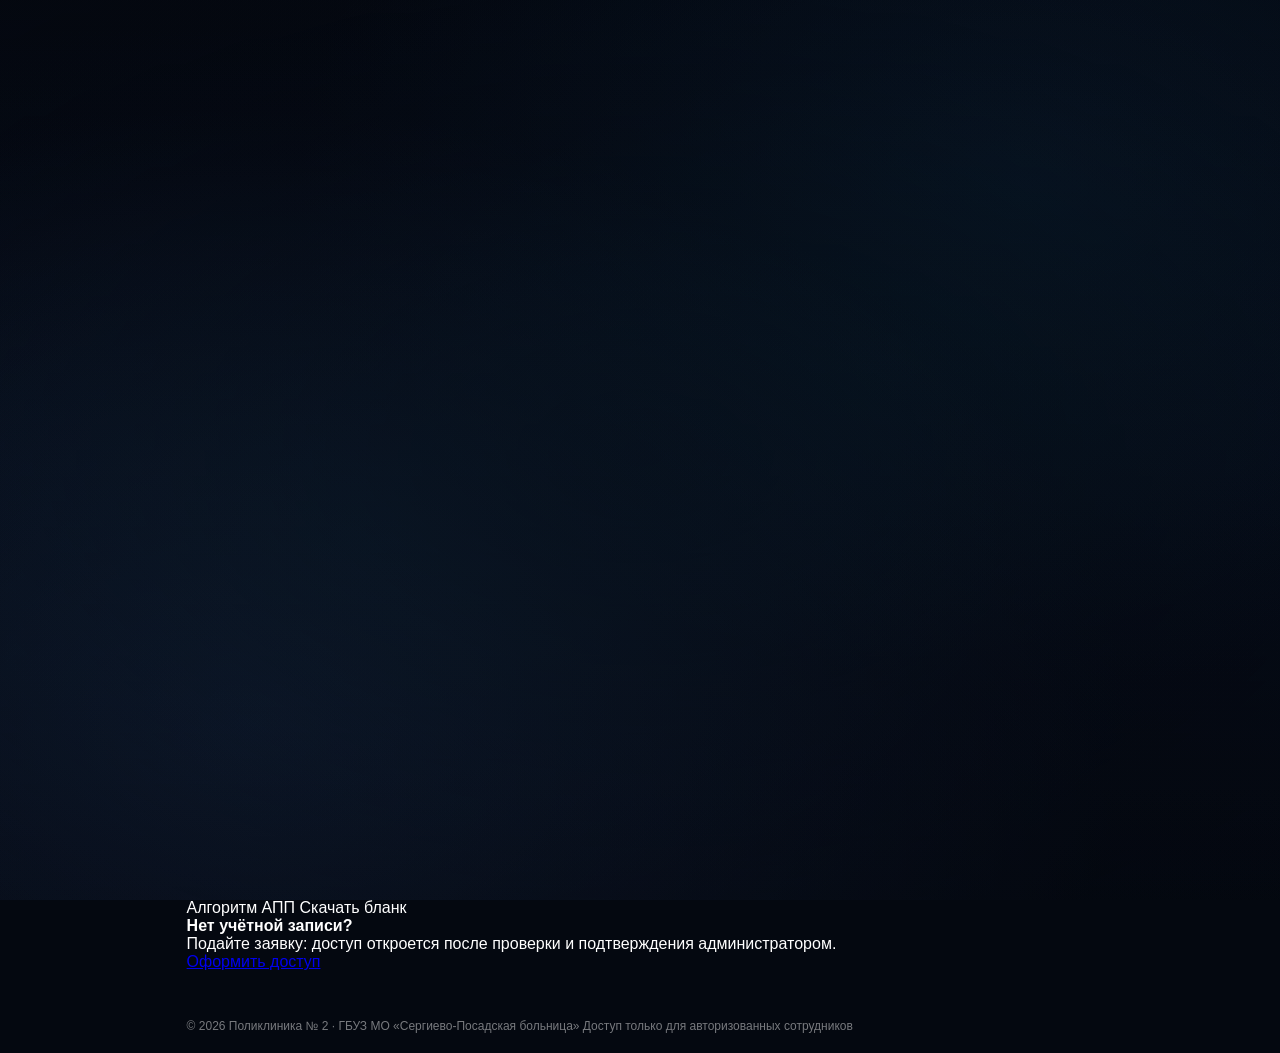
==== index.html @ 65087f35 "Полностью обновить стартовую страницу Поликлиники № 2 Updated the description meta tag and modified " ====
<!DOCTYPE html>
<html lang="ru">
<head>
    <meta charset="UTF-8">
    <meta name="viewport" content="width=device-width, initial-scale=1.0">
    <meta http-equiv="Content-Security-Policy" content="default-src 'self'; script-src 'none'; connect-src 'self'; style-src 'self' https://fonts.googleapis.com; font-src 'self' https://fonts.gstatic.com data:; img-src 'self' data:; media-src 'self'; object-src 'none'; base-uri 'self'; form-action 'self'; frame-ancestors 'none'; upgrade-insecure-requests">
    <meta name="referrer" content="strict-origin-when-cross-origin">
    <meta name="robots" content="noindex,nofollow">
    <title>Поликлиника № 2 — Сергиево-Посадская больница</title>
    <meta name="description" content="Информационные ресурсы Поликлиники № 2 Сергиево-Посадской больницы для сотрудников.">
    <link rel="icon" type="image/svg+xml" href="favicon.svg">
    <link rel="preconnect" href="https://fonts.googleapis.com">
    <link rel="preconnect" href="https://fonts.gstatic.com" crossorigin>
    <link href="https://fonts.googleapis.com/css2?family=Inter:wght@400;500;600;700;800&family=Manrope:wght@400;500;600;700;800&display=swap" rel="stylesheet">
    <link rel="stylesheet" href="assets/landing-original.css">
    <style>
        :root {
            --ink: #eaf5ff;
            --soft: rgba(234, 245, 255, 0.66);
            --line: rgba(190, 226, 255, 0.19);
            --aqua: #54d7ff;
            --blue: #4b81ff;
            --signal: #ff6675;
            --dark: rgba(5, 17, 33, 0.72);
        }

        * { box-sizing: border-box; }
        body {
            display: block;
            min-height: 100vh;
            padding: 0;
            overflow-x: hidden;
            font-family: "Manrope", "Inter", sans-serif;
        }

        .fallback-bg { background: #041121; }
        .video-overlay {
            background:
                radial-gradient(circle at 17% 32%, rgba(24, 91, 142, 0.26), transparent 34%),
                radial-gradient(circle at 86% 70%, rgba(54, 40, 106, 0.28), transparent 38%),
                linear-gradient(105deg, rgba(2, 10, 23, 0.88) 0%, rgba(3, 14, 29, 0.60) 48%, rgba(2, 9, 20, 0.78) 100%);
        }
        .dna-glow, .particles-container { display: none; }

        .premium-page {
            position: relative;
            z-index: 10;
            width: min(1320px, calc(100% - 48px));
            min-height: 100vh;
            margin: 0 auto;
            padding: 26px 0 32px;
        }

        .topbar {
            display: flex;
            align-items: center;
            justify-content: space-between;
            gap: 28px;
            padding: 0 0 22px;
            border-bottom: 1px solid var(--line);
        }

        .brand {
            display: inline-flex;
            align-items: center;
            gap: 13px;
            min-width: 0;
            color: var(--ink);
            text-decoration: none;
        }
        .brand-mark {
            display: grid;
            place-items: center;
            width: 44px;
            height: 44px;
            flex: 0 0 auto;
            border: 1px solid rgba(84, 215, 255, 0.58);
            background: linear-gradient(135deg, rgba(84, 215, 255, 0.26), rgba(75, 129, 255, 0.14));
            color: #ffffff;
            font-size: 0.74rem;
            font-weight: 800;
            letter-spacing: 0.12em;
        }
        .brand-copy { display: grid; gap: 2px; }
        .brand-copy strong { font-size: 0.83rem; letter-spacing: 0.12em; text-transform: uppercase; }
        .brand-copy small { color: var(--soft); font-size: 0.68rem; letter-spacing: 0.05em; }

        .topbar-right { display: flex; align-items: center; gap: 16px; }
        .secure-label { color: rgba(234,245,255,0.52); font-size: 0.67rem; font-weight: 700; letter-spacing: 0.14em; text-transform: uppercase; }
        .login-link {
            display: inline-flex;
            align-items: center;
            justify-content: center;
            min-height: 42px;
            padding: 0 18px;
            border: 1px solid rgba(84, 215, 255, 0.44);
            color: #ffffff;
            font-size: 0.7rem;
            font-weight: 800;
            letter-spacing: 0.13em;
            text-decoration: none;
            text-transform: uppercase;
            transition: background 180ms ease, transform 180ms ease;
        }
        .login-link:hover { background: rgba(84, 215, 255, 0.15); transform: translateY(-2px); }

        .hero {
            display: grid;
            grid-template-columns: minmax(0, 1.35fr) minmax(320px, 0.65fr);
            gap: clamp(28px, 6vw, 96px);
            align-items: center;
            padding: clamp(66px, 11vh, 130px) 0 48px;
        }
        .eyebrow {
            display: flex;
            align-items: center;
            gap: 12px;
            margin: 0 0 20px;
            color: var(--aqua);
            font-size: 0.7rem;
            font-weight: 800;
            letter-spacing: 0.19em;
            text-transform: uppercase;
        }
        .eyebrow::before { content: ""; width: 38px; height: 2px; background: var(--signal); }
        .hero h1 {
            max-width: 850px;
            margin: 0;
            color: #ffffff;
            font-family: "Inter", sans-serif;
            font-size: clamp(3.25rem, 6vw, 6.5rem);
            font-weight: 800;
            letter-spacing: -0.075em;
            line-height: 0.91;
            text-transform: uppercase;
        }
        .hero h1 span { display: block; color: var(--aqua); }
        .hero h1 em {
            display: block;
            margin-top: 14px;
            color: #ffffff;
            font-size: clamp(1.05rem, 2vw, 1.55rem);
            font-style: normal;
            font-weight: 600;
            letter-spacing: 0.17em;
            line-height: 1.35;
        }
        .mission {
            max-width: 710px;
            margin: 34px 0 0;
            padding: 19px 0 19px 24px;
            border-left: 2px solid var(--signal);
            color: rgba(242, 249, 255, 0.86);
            font-size: 1rem;
            line-height: 1.7;
        }
        .mission strong { color: #ffffff; }

        .hero-actions { display: flex; flex-wrap: wrap; gap: 12px; margin-top: 34px; }
        .button-main, .button-ghost {
            display: inline-flex;
            align-items: center;
            justify-content: center;
            min-height: 52px;
            padding: 0 23px;
            font-size: 0.73rem;
            font-weight: 800;
            letter-spacing: 0.13em;
            text-decoration: none;
            text-transform: uppercase;
            transition: transform 180ms ease, background 180ms ease;
        }
        .button-main { background: var(--aqua); color: #06203a; }
        .button-ghost { border: 1px solid var(--line); background: rgba(3, 17, 34, 0.34); color: #ffffff; }
        .button-main:hover, .button-ghost:hover { transform: translateY(-2px); }
        .button-ghost:hover { background: rgba(255,255,255,0.10); }

        .control-card {
            position: relative;
            overflow: hidden;
            padding: 28px;
            border: 1px solid rgba(165, 221, 255, 0.25);
            background: linear-gradient(155deg, rgba(12, 42, 70, 0.87), rgba(4, 16, 32, 0.76));
            box-shadow: 0 24px 70px rgba(0, 0, 0, 0.28);
        }
        .control-card::after {
            content: "";
            position: absolute;
            top: -66px;
            right: -66px;
            width: 160px;
            height: 160px;
            border: 1px solid rgba(84, 215, 255, 0.3);
            border-radius: 50%;
        }
        .control-kicker { position: relative; z-index: 1; margin: 0; color: var(--aqua); font-size: 0.68rem; font-weight: 800; letter-spacing: 0.17em; text-transform: uppercase; }
        .control-card h2 { position: relative; z-index: 1; margin: 14px 0 24px; color: #ffffff; font-size: 1.75rem; letter-spacing: -0.045em; line-height: 1.05; }
        .control-list { position: relative; z-index: 1; display: grid; gap: 0; margin: 0; padding: 0; list-style: none; }
        .control-list a { display: grid; grid-template-columns: 32px 1fr auto; gap: 10px; align-items: center; padding: 16px 0; border-top: 1px solid rgba(218, 239, 255, 0.14); color: #ffffff; font-size: 0.83rem; text-decoration: none; }
        .control-list a:hover { color: var(--aqua); }
        .control-list b { color: var(--aqua); font-size: 0.66rem; letter-spacing: 0.1em; }
        .control-list span:last-child { color: var(--soft); font-size: 1rem; }

        .services { padding: 24px 0 0; }
        .section-head { display: flex; align-items: end; justify-content: space-between; gap: 24px; margin-bottom: 22px; }
        .section-head h2 { margin: 0; color: #ffffff; font-size: clamp(1.55rem, 2.5vw, 2.3rem); letter-spacing: -0.055em; }
        .section-head p { max-width: 390px; margin: 0; color: var(--soft); font-size: 0.84rem; line-height: 1.55; }
        .service-grid { display: grid; grid-template-columns: repeat(12, 1fr); gap: 12px; }
        .service-card {
            position: relative;
            display: flex;
            flex-direction: column;
            min-height: 212px;
            padding: 22px;
            border: 1px solid var(--line);
            background: rgba(5, 20, 38, 0.60);
            color: #ffffff;
            overflow: hidden;
            text-decoration: none;
            transition: transform 180ms ease, border-color 180ms ease, background 180ms ease;
        }
        .service-card:hover { transform: translateY(-4px); border-color: rgba(84, 215, 255, 0.58); background: rgba(7, 30, 53, 0.82); }
        .service-card::before { content: ""; position: absolute; inset: 0 auto 0 0; width: 3px; background: var(--aqua); }
        .service-card:nth-child(2)::before { background: var(--blue); }
        .service-card:nth-child(3)::before { background: var(--signal); }
        .service-card:nth-child(4)::before { background: #ba86ff; }
        .service-card:nth-child(5)::before { background: #f4cf6c; }
        .service-card small { color: var(--aqua); font-size: 0.65rem; font-weight: 800; letter-spacing: 0.16em; text-transform: uppercase; }
        .service-card h3 { margin: auto 0 10px; color: #ffffff; font-size: 1.23rem; letter-spacing: -0.035em; line-height: 1.1; }
        .service-card p { margin: 0; color: var(--soft); font-size: 0.77rem; line-height: 1.55; }
        .service-card .arrow { margin-top: 17px; color: #ffffff; font-size: 1.1rem; }
        .service-card--wide { grid-column: span 4; }
        .service-card--half { grid-column: span 3; }
        .report-card { grid-column: span 4; background: linear-gradient(150deg, rgba(42, 34, 71, 0.76), rgba(8, 23, 43, 0.77)); }
        .report-list { display: grid; gap: 7px; margin-top: 16px; }
        .report-list span { display: flex; align-items: center; justify-content: space-between; padding-top: 8px; border-top: 1px solid rgba(255,255,255,0.13); color: rgba(245,248,255,0.8); font-size: 0.71rem; font-weight: 700; }
        .report-list span::after { content: "↗"; color: #f4cf6c; }

        .bottom-strip { display: flex; align-items: center; justify-content: space-between; gap: 24px; margin-top: 42px; padding: 24px 0 0; border-top: 1px solid var(--line); }
        .bottom-strip p { margin: 0; color: var(--soft); font-size: 0.77rem; line-height: 1.55; }
        .bottom-strip strong { display: block; margin-bottom: 4px; color: #ffffff; font-size: 0.83rem; }
        .footer { display: flex; justify-content: space-between; gap: 18px; padding-top: 30px; color: rgba(226,241,255,0.42); font-size: 0.66rem; letter-spacing: 0.05em; }

        @media (max-width: 920px) {
            .hero { grid-template-columns: 1fr; padding-top: 72px; }
            .control-card { max-width: 660px; }
            .service-card--wide, .report-card { grid-column: span 6; }
            .service-card--half { grid-column: span 4; }
        }
        @media (max-width: 620px) {
            .premium-page { width: min(100% - 28px, 1320px); padding-top: 16px; }
            .secure-label { display: none; }
            .topbar { padding-bottom: 16px; }
            .hero { padding: 58px 0 32px; }
            .hero h1 { font-size: clamp(2.8rem, 15vw, 4.15rem); }
            .hero h1 em { font-size: 0.84rem; }
            .section-head, .bottom-strip, .footer { align-items: flex-start; flex-direction: column; }
            .service-card--wide, .service-card--half, .report-card { grid-column: span 12; min-height: 180px; }
            .footer { padding-top: 24px; }
        }
    </style>
</head>
<body>
    <div class="fallback-bg" aria-hidden="true"></div>
    <video autoplay loop muted playsinline preload="metadata" class="video-bg" aria-hidden="true">
        <source src="assets/media/bg-dna.mp4" type="video/mp4">
    </video>
    <div class="video-overlay" aria-hidden="true"></div>

    <div class="premium-page">
        <header class="topbar">
            <a class="brand" href="index.html" aria-label="Поликлиника № 2 — на главную">
                <span class="brand-mark">П2</span>
                <span class="brand-copy">
                    <strong>Поликлиника № 2</strong>
                    <small>ГБУЗ Московской области «Сергиево-Посадская больница»</small>
                </span>
            </a>
            <div class="topbar-right">
                <span class="secure-label">Служебный контур</span>
                <a class="login-link" href="login.html">Войти</a>
            </div>
        </header>

        <main>
            <section class="hero" aria-labelledby="hero-title">
                <div>
                    <p class="eyebrow">Информационные ресурсы</p>
                    <h1 id="hero-title">Поликлиника <span>№ 2</span><em>Сергиево-Посадская больница</em></h1>
                    <p class="mission"><strong>Развиваем систему здравоохранения Подмосковья</strong> через бережное отношение к здоровью каждого.</p>
                    <div class="hero-actions">
                        <a class="button-main" href="login.html">Открыть рабочий кабинет</a>
                        <a class="button-ghost" href="register.html">Запросить доступ</a>
                    </div>
                </div>

                <aside class="control-card" aria-label="Быстрый доступ">
                    <p class="control-kicker">Быстрый доступ</p>
                    <h2>Рабочие<br>контуры</h2>
                    <ul class="control-list">
                        <li><a href="dashboard.html"><b>01</b><span>Рабочий кабинет</span><span>→</span></a></li>
                        <li><a href="quality.html"><b>02</b><span>ОКК и БМД</span><span>→</span></a></li>
                        <li><a href="training.html"><b>03</b><span>Обучение</span><span>→</span></a></li>
                    </ul>
                </aside>
            </section>

            <section class="services" aria-labelledby="services-title">
                <div class="section-head">
                    <h2 id="services-title">Сервисы для ежедневной работы</h2>
                    <p>Единая точка доступа к документам, маршрутам и служебным действиям Поликлиники № 2.</p>
                </div>
                <div class="service-grid">
                    <a class="service-card service-card--wide" href="dashboard.html">
                        <small>01 · Рабочий кабинет</small>
                        <h3>Планы, журналы<br>и контроль</h3>
                        <p>Персональная рабочая среда сотрудника с доступом по роли.</p>
                        <span class="arrow">↗</span>
                    </a>
                    <a class="service-card service-card--half" href="login.html">
                        <small>02 · Документы</small>
                        <h3>Приказы<br>и регламенты</h3>
                        <p>Актуальные документы и рабочие материалы.</p>
                        <span class="arrow">↗</span>
                    </a>
                    <a class="service-card service-card--half" href="login.html">
                        <small>03 · Коммуникации</small>
                        <h3>Уведомления<br>и обращения</h3>
                        <p>Важные сообщения и рабочая маршрутизация.</p>
                        <span class="arrow">↗</span>
                    </a>
                    <a class="service-card service-card--half" href="quality.html">
                        <small>04 · Качество</small>
                        <h3>ОКК и БМД</h3>
                        <p>Инструменты контроля качества и безопасности деятельности.</p>
                        <span class="arrow">↗</span>
                    </a>
                    <a class="service-card service-card--half" href="training.html">
                        <small>05 · Обучение</small>
                        <h3>Развитие<br>компетенций</h3>
                        <p>Обучающие материалы и доступные программы.</p>
                        <span class="arrow">↗</span>
                    </a>
                    <article class="service-card report-card">
                        <small>06 · Росздравнадзор</small>
                        <h3>Подать сведения</h3>
                        <p>Рабочий маршрут для направления сведений и подготовки документов.</p>
                        <div class="report-list" aria-label="Разделы блока">
                            <span>Алгоритм АПП</span>
                            <span>Скачать бланк</span>
                        </div>
                    </article>
                </div>
            </section>

            <section class="bottom-strip" aria-label="Доступ к порталу">
                <div>
                    <strong>Нет учётной записи?</strong>
                    <p>Подайте заявку: доступ откроется после проверки и подтверждения администратором.</p>
                </div>
                <a class="button-ghost" href="register.html">Оформить доступ</a>
            </section>
        </main>

        <footer class="footer">
            <span>© 2026 Поликлиника № 2 · ГБУЗ МО «Сергиево-Посадская больница»</span>
            <span>Доступ только для авторизованных сотрудников</span>
        </footer>
    </div>
</body>
</html>
---- assets/landing-original.css ----
:root {
    --navy: #040810;
    --cyan: #22d3ee;
    --cyan-muted: rgba(34, 211, 238, 0.72);
    --glass: rgba(255, 255, 255, 0.035);
    --glass-border: rgba(255, 255, 255, 0.09);
    --glass-hover: rgba(255, 255, 255, 0.07);
    --text-primary: #ffffff;
    --text-secondary: rgba(255, 255, 255, 0.68);
    --text-muted: rgba(255, 255, 255, 0.46);
}

* {
    box-sizing: border-box;
    margin: 0;
    padding: 0;
    -webkit-font-smoothing: antialiased;
}

html {
    min-height: 100%;
}

body {
    align-items: center;
    background: var(--navy);
    color: var(--text-primary);
    display: flex;
    font-family: "Inter", sans-serif;
    justify-content: center;
    min-height: 100vh;
    overflow-x: hidden;
    padding: 20px;
}

.fallback-bg {
    background:
        radial-gradient(ellipse at 20% 80%, rgba(26, 42, 74, 0.86) 0%, transparent 60%),
        radial-gradient(ellipse at 80% 20%, rgba(10, 30, 50, 0.92) 0%, transparent 50%),
        linear-gradient(180deg, #040810 0%, #081020 50%, #040810 100%);
    inset: 0;
    position: fixed;
    z-index: 0;
}

.fallback-bg::before {
    animation: meshMove 15s ease-in-out infinite;
    background:
        radial-gradient(ellipse at 30% 60%, rgba(34, 211, 238, 0.07) 0%, transparent 50%),
        radial-gradient(ellipse at 70% 40%, rgba(34, 211, 238, 0.05) 0%, transparent 40%);
    content: "";
    inset: 0;
    position: absolute;
}

@keyframes meshMove {
    0%,
    100% {
        transform: translate(0, 0) scale(1);
    }

    33% {
        transform: translate(5%, -3%) scale(1.05);
    }

    66% {
        transform: translate(-3%, 5%) scale(0.95);
    }
}

.video-bg {
    height: 100%;
    inset: 0;
    object-fit: cover;
    position: fixed;
    width: 100%;
    z-index: 0;
}

.video-overlay {
    background:
        radial-gradient(ellipse 80% 70% at 50% 50%, rgba(4, 8, 16, 0.48) 0%, rgba(4, 8, 16, 0.16) 100%),
        linear-gradient(180deg, rgba(4, 8, 16, 0.34), rgba(4, 8, 16, 0.48));
    inset: 0;
    position: fixed;
    z-index: 1;
}

.dna-glow {
    animation: glowPulse 6s ease-in-out infinite;
    background: radial-gradient(circle, rgba(34, 211, 238, 0.06) 0%, transparent 70%);
    border-radius: 50%;
    height: 500px;
    left: 50%;
    pointer-events: none;
    position: fixed;
    top: 50%;
    transform: translate(-50%, -50%);
    width: 500px;
    z-index: 1;
}

@keyframes glowPulse {
    0%,
    100% {
        opacity: 0.4;
        transform: translate(-50%, -50%) scale(1);
    }

    50% {
        opacity: 1;
        transform: translate(-50%, -50%) scale(1.28);
    }
}

.particles-container {
    inset: 0;
    overflow: hidden;
    pointer-events: none;
    position: fixed;
    z-index: 2;
}

.particle {
    animation: floatUp linear infinite;
    background: radial-gradient(circle, rgba(165, 243, 252, 0.58) 0%, rgba(34, 211, 238, 0) 70%);
    border-radius: 50%;
    bottom: -10px;
    filter: blur(0.5px);
    height: 2px;
    opacity: 0;
    position: absolute;
    width: 2px;
}

.particle:nth-child(1) { left: 6%; animation-delay: 0s; animation-duration: 16s; }
.particle:nth-child(2) { left: 12%; animation-delay: 4s; animation-duration: 19s; }
.particle:nth-child(3) { left: 18%; animation-delay: 9s; animation-duration: 14s; }
.particle:nth-child(4) { left: 24%; animation-delay: 2s; animation-duration: 21s; }
.particle:nth-child(5) { left: 31%; animation-delay: 7s; animation-duration: 18s; }
.particle:nth-child(6) { left: 38%; animation-delay: 12s; animation-duration: 16s; }
.particle:nth-child(7) { left: 44%; animation-delay: 5s; animation-duration: 22s; }
.particle:nth-child(8) { left: 49%; animation-delay: 10s; animation-duration: 15s; }
.particle:nth-child(9) { left: 55%; animation-delay: 3s; animation-duration: 20s; }
.particle:nth-child(10) { left: 61%; animation-delay: 8s; animation-duration: 17s; }
.particle:nth-child(11) { left: 67%; animation-delay: 1s; animation-duration: 23s; }
.particle:nth-child(12) { left: 72%; animation-delay: 11s; animation-duration: 16s; }
.particle:nth-child(13) { left: 77%; animation-delay: 6s; animation-duration: 19s; }
.particle:nth-child(14) { left: 82%; animation-delay: 13s; animation-duration: 14s; }
.particle:nth-child(15) { left: 87%; animation-delay: 2.5s; animation-duration: 20s; }
.particle:nth-child(16) { left: 92%; animation-delay: 9.5s; animation-duration: 18s; }
.particle:nth-child(17) { left: 35%; animation-delay: 14s; animation-duration: 24s; }
.particle:nth-child(18) { left: 69%; animation-delay: 15s; animation-duration: 21s; }

@keyframes floatUp {
    0% {
        opacity: 0;
        transform: translateY(0) translateX(0) scale(1);
    }

    10% {
        opacity: 0.34;
    }

    90% {
        opacity: 0.24;
    }

    100% {
        opacity: 0;
        transform: translateY(-110vh) translateX(30px) scale(0.5);
    }
}

.landing-wrapper {
    animation: contentFadeIn 1.5s ease 0.3s forwards;
    max-width: 720px;
    opacity: 0;
    position: relative;
    text-align: center;
    width: 100%;
    z-index: 10;
}

@keyframes contentFadeIn {
    from {
        opacity: 0;
        transform: translateY(20px);
    }

    to {
        opacity: 1;
        transform: translateY(0);
    }
}

h1 {
    color: #ffffff;
    font-family: "Cormorant Garamond", serif;
    font-size: 48px;
    font-weight: 600;
    letter-spacing: 2px;
    line-height: 1.2;
    margin-bottom: 12px;
    text-shadow: 0 2px 20px rgba(0, 0, 0, 0.3);
    text-transform: uppercase;
}

h1 span {
    color: var(--cyan-muted);
    display: block;
    font-family: "Inter", sans-serif;
    font-size: 16px;
    font-weight: 500;
    letter-spacing: 4px;
    margin-top: 10px;
}

.subtitle {
    animation: contentFadeIn 1.5s ease 0.6s forwards;
    color: var(--text-secondary);
    font-size: 16px;
    line-height: 1.7;
    margin: 0 auto 48px;
    max-width: 560px;
    opacity: 0;
}

.features {
    animation: contentFadeIn 1.5s ease 0.9s forwards;
    display: grid;
    gap: 16px;
    grid-template-columns: repeat(3, 1fr);
    margin-bottom: 48px;
    opacity: 0;
}

.feature {
    background: var(--glass);
    backdrop-filter: blur(12px);
    border: 1px solid var(--glass-border);
    border-radius: 16px;
    cursor: default;
    overflow: hidden;
    padding: 28px 16px;
    position: relative;
    transition: all 0.5s ease;
}

.feature:hover {
    background: var(--glass-hover);
    border-color: rgba(34, 211, 238, 0.3);
    box-shadow: 0 0 40px rgba(34, 211, 238, 0.08);
    transform: translateY(-4px);
}

.feature::before {
    animation: cardPulse 8s ease-in-out infinite;
    background: radial-gradient(circle at 50% 50%, rgba(34, 211, 238, 0.03) 0%, transparent 50%);
    content: "";
    height: 200%;
    left: -50%;
    pointer-events: none;
    position: absolute;
    top: -50%;
    width: 200%;
    z-index: 0;
}

@keyframes cardPulse {
    0%,
    100% {
        opacity: 0.3;
        transform: scale(0.9);
    }

    50% {
        opacity: 0.7;
        transform: scale(1.1);
    }
}

.feature-icon {
    font-size: 32px;
    margin-bottom: 12px;
    position: relative;
    z-index: 1;
}

.feature-title {
    color: var(--text-primary);
    font-size: 13px;
    font-weight: 600;
    margin-bottom: 4px;
    position: relative;
    z-index: 1;
}

.feature-desc {
    color: var(--text-muted);
    font-size: 12px;
    position: relative;
    z-index: 1;
}

.actions {
    animation: contentFadeIn 1.5s ease 1.2s forwards;
    display: flex;
    flex-wrap: wrap;
    gap: 14px;
    justify-content: center;
    opacity: 0;
}

.login-btn,
.secondary-btn {
    backdrop-filter: blur(12px);
    border-radius: 50px;
    color: var(--text-primary);
    display: inline-block;
    font-size: 13px;
    font-weight: 600;
    letter-spacing: 2px;
    min-width: 190px;
    padding: 18px 34px;
    text-decoration: none;
    text-transform: uppercase;
    transition: all 0.3s ease;
}

.login-btn {
    background: rgba(255, 255, 255, 0.06);
    border: 1px solid rgba(34, 211, 238, 0.3);
}

.secondary-btn {
    background: rgba(255, 255, 255, 0.03);
    border: 1px solid rgba(255, 255, 255, 0.12);
}

.login-btn:hover,
.secondary-btn:hover,
.login-btn:focus-visible,
.secondary-btn:focus-visible {
    background: rgba(255, 255, 255, 0.12);
    border-color: rgba(34, 211, 238, 0.6);
    box-shadow: 0 0 30px rgba(34, 211, 238, 0.15);
    outline: none;
    transform: translateY(-2px);
}

.footer {
    animation: contentFadeIn 1.5s ease 1.5s forwards;
    color: var(--text-muted);
    font-size: 12px;
    margin-top: 48px;
    opacity: 0;
}

@media (max-width: 640px) {
    body {
        align-items: flex-start;
        padding: 64px 20px 32px;
    }

    h1 {
        font-size: 32px;
    }

    h1 span {
        font-size: 12px;
        letter-spacing: 2.5px;
    }

    .features {
        grid-template-columns: 1fr;
    }

    .actions {
        flex-direction: column;
    }
}

@media (prefers-reduced-motion: reduce) {
    *,
    *::before,
    *::after {
        animation-duration: 0.01ms !important;
        animation-iteration-count: 1 !important;
        scroll-behavior: auto !important;
    }
}
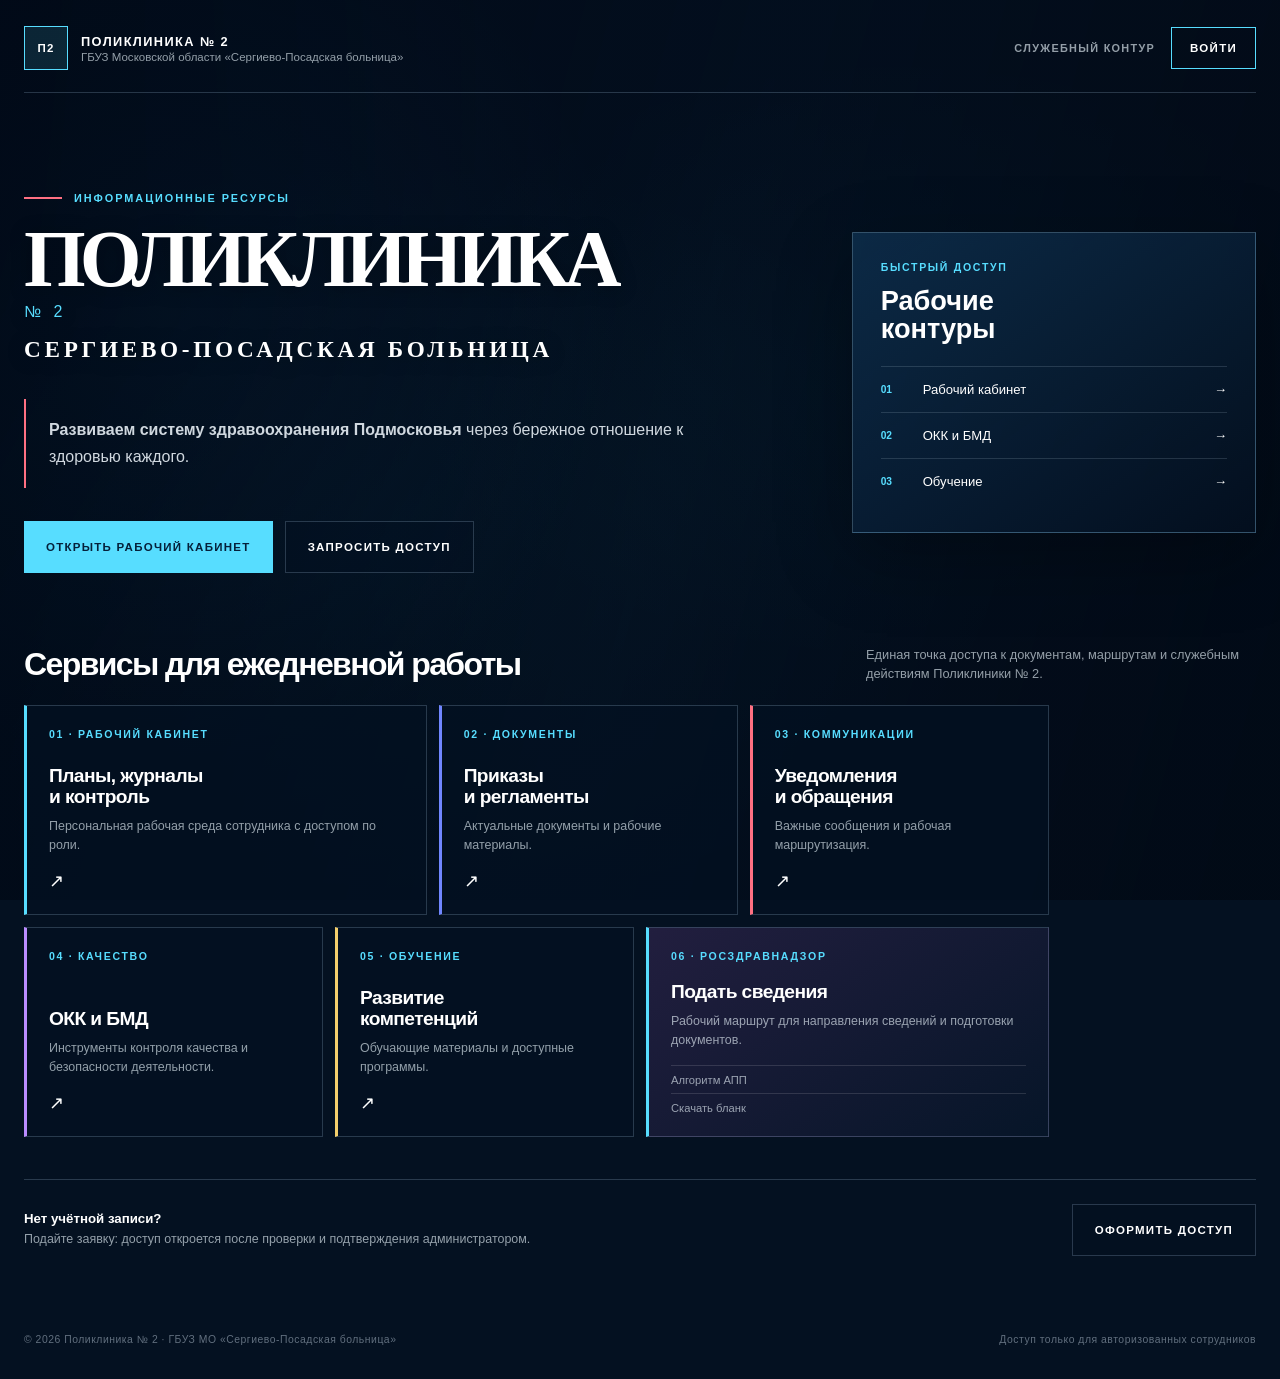
==== commit 20c440ca: "Подключить премиальное оформление главной страницы Added multiple premium stylesheet links for enhan" ====
--- a/index.html
+++ b/index.html
@@ -12,7 +12,7 @@
     <link rel="preconnect" href="https://fonts.googleapis.com">
     <link rel="preconnect" href="https://fonts.gstatic.com" crossorigin>
     <link href="https://fonts.googleapis.com/css2?family=Inter:wght@400;500;600;700;800&family=Manrope:wght@400;500;600;700;800&display=swap" rel="stylesheet">
-    <link rel="stylesheet" href="assets/landing-original.css">
+    <link rel="stylesheet" href="assets/landing-original.css">    <link rel="stylesheet" href="assets/premium-base.css">    <link rel="stylesheet" href="assets/premium-cards.css">    <link rel="stylesheet" href="assets/premium-layout.css">
     <style>
         :root {
             --ink: #eaf5ff;
--- a/assets/premium-base.css
+++ b/assets/premium-base.css
@@ -0,0 +1 @@
+:root{--ink:#edf8ff;--muted:rgba(237,248,255,.62);--line:rgba(190,226,255,.2);--aqua:#57ddff;--blue:#7086ff;--accent:#ff7082;--panel:rgba(4,17,34,.72)}*{box-sizing:border-box}body{display:block;min-height:100vh;margin:0;padding:0;overflow-x:hidden;font-family:Inter,Arial,sans-serif;background:#041121;color:var(--ink)}.fallback-bg{background:#041121}.video-overlay{background:linear-gradient(105deg,rgba(1,9,22,.9),rgba(3,13,28,.56) 52%,rgba(2,9,20,.82)),radial-gradient(circle at 13% 35%,rgba(24,93,147,.28),transparent 36%)}.dna-glow,.particles-container{display:none}.premium-page{position:relative;z-index:10;width:min(1320px,calc(100% - 48px));min-height:100vh;margin:auto;padding:26px 0 34px}.topbar{display:flex;align-items:center;justify-content:space-between;gap:24px;padding-bottom:22px;border-bottom:1px solid var(--line)}.brand{display:flex;align-items:center;gap:13px;color:#fff;text-decoration:none}.brand-mark{display:grid;place-items:center;width:44px;height:44px;border:1px solid var(--aqua);background:rgba(87,221,255,.13);font-size:.72rem;font-weight:800;letter-spacing:.1em}.brand-copy{display:grid;gap:2px}.brand-copy strong{font-size:.8rem;letter-spacing:.11em;text-transform:uppercase}.brand-copy small{color:var(--muted);font-size:.72rem}.topbar-right{display:flex;align-items:center;gap:16px}.secure-label{color:var(--muted);font-size:.68rem;font-weight:700;letter-spacing:.12em;text-transform:uppercase}.login-link{display:inline-flex;align-items:center;justify-content:center;min-height:42px;padding:0 18px;border:1px solid var(--aqua);color:#fff;text-decoration:none;font-size:.72rem;font-weight:800;letter-spacing:.11em;text-transform:uppercase}.hero{display:grid;grid-template-columns:1.3fr .7fr;gap:clamp(28px,6vw,96px);align-items:center;padding:clamp(66px,11vh,130px) 0 48px}.eyebrow{display:flex;gap:12px;align-items:center;margin:0 0 20px;color:var(--aqua);font-size:.68rem;font-weight:800;letter-spacing:.18em;text-transform:uppercase}.eyebrow:before{content:'';width:38px;height:2px;background:var(--accent)}.hero h1{margin:0;color:#fff;font-size:clamp(3.2rem,6.2vw,6.35rem);font-weight:800;letter-spacing:-.075em;line-height:.9;text-transform:uppercase}.hero h1 span{display:block;color:var(--aqua)}.hero h1 em{display:block;margin-top:14px;font-size:clamp(1rem,2vw,1.45rem);font-style:normal;font-weight:600;letter-spacing:.16em;line-height:1.35}.mission{max-width:700px;margin:34px 0 0;padding:18px 0 18px 23px;border-left:2px solid var(--accent);color:rgba(242,249,255,.86);font-size:1rem;line-height:1.65}.hero-actions{display:flex;flex-wrap:wrap;gap:12px;margin-top:33px}.button-main,.button-ghost{display:inline-flex;align-items:center;justify-content:center;min-height:52px;padding:0 22px;text-decoration:none;font-size:.72rem;font-weight:800;letter-spacing:.11em;text-transform:uppercase}.button-main{background:var(--aqua);color:#05203a}.button-ghost{border:1px solid var(--line);color:#fff;background:rgba(3,17,34,.34)}
--- a/assets/premium-cards.css
+++ b/assets/premium-cards.css
@@ -0,0 +1 @@
+.control-card{padding:28px;border:1px solid rgba(165,221,255,.28);background:linear-gradient(145deg,rgba(13,45,75,.88),rgba(4,16,32,.78));box-shadow:0 24px 70px rgba(0,0,0,.28)}.control-kicker,.service-card small{color:var(--aqua);font-size:.66rem;font-weight:800;letter-spacing:.16em;text-transform:uppercase}.control-card h2{margin:14px 0 22px;color:#fff;font-size:1.7rem;line-height:1.05}.control-list{display:grid;margin:0;padding:0;list-style:none}.control-list a{display:grid;grid-template-columns:32px 1fr auto;gap:10px;align-items:center;padding:15px 0;border-top:1px solid rgba(218,239,255,.14);color:#fff;text-decoration:none;font-size:.82rem}.control-list b{color:var(--aqua);font-size:.64rem}.services{padding-top:24px}.section-head{display:flex;align-items:end;justify-content:space-between;gap:24px;margin-bottom:22px}.section-head h2{margin:0;color:#fff;font-size:clamp(1.55rem,2.5vw,2.3rem);letter-spacing:-.05em}.section-head p{max-width:390px;margin:0;color:var(--muted);font-size:.8rem;line-height:1.5}.service-grid{display:grid;grid-template-columns:repeat(12,1fr);gap:12px}.service-card{position:relative;display:flex;flex-direction:column;min-height:210px;padding:22px;border:1px solid var(--line);border-left:3px solid var(--aqua);background:var(--panel);color:#fff;text-decoration:none}.service-card:nth-child(2){border-left-color:var(--blue)}.service-card:nth-child(3){border-left-color:var(--accent)}.service-card:nth-child(4){border-left-color:#bb8cff}.service-card:nth-child(5){border-left-color:#f4cf6c}.service-card h3{margin:auto 0 10px;font-size:1.2rem;letter-spacing:-.03em;line-height:1.1}.service-card p{margin:0;color:var(--muted);font-size:.78rem;line-height:1.5}.service-card .arrow{margin-top:17px;font-size:1.1rem}.service-card--wide,.report-card{grid-column:span 4}.service-card--half{grid-column:span 3}.report-card{background:linear-gradient(145deg,rgba(42,34,71,.8),rgba(8,23,43,.8))}.report-list{display:grid;gap:7px;margin-top:16px}.report-list span{display:flex;justify-content:space-between;padding-top:8px;border-top:1px solid rgba(255,255,255,.13);color:var(--muted);font-size:.7rem}
--- a/assets/premium-layout.css
+++ b/assets/premium-layout.css
@@ -0,0 +1 @@
+.bottom-strip{display:flex;align-items:center;justify-content:space-between;gap:24px;margin-top:42px;padding-top:24px;border-top:1px solid var(--line)}.bottom-strip p{margin:0;color:var(--muted);font-size:.78rem;line-height:1.55}.bottom-strip strong{display:block;margin-bottom:4px;color:#fff;font-size:.83rem}.footer{display:flex;justify-content:space-between;gap:18px;padding-top:30px;color:rgba(226,241,255,.42);font-size:.65rem;letter-spacing:.05em}.login-link:hover,.button-main:hover,.button-ghost:hover,.service-card:hover{transform:translateY(-3px)}.service-card:hover{border-color:var(--aqua);background:rgba(7,30,53,.86)}@media(max-width:920px){.hero{grid-template-columns:1fr;padding-top:72px}.control-card{max-width:660px}.service-card--wide,.report-card{grid-column:span 6}.service-card--half{grid-column:span 4}}@media(max-width:620px){.premium-page{width:min(100% - 28px,1320px);padding-top:16px}.secure-label{display:none}.topbar{padding-bottom:16px}.hero{padding:58px 0 32px}.hero h1{font-size:clamp(2.8rem,15vw,4.15rem)}.hero h1 em{font-size:.84rem}.section-head,.bottom-strip,.footer{align-items:flex-start;flex-direction:column}.service-card--wide,.service-card--half,.report-card{grid-column:span 12;min-height:180px}}
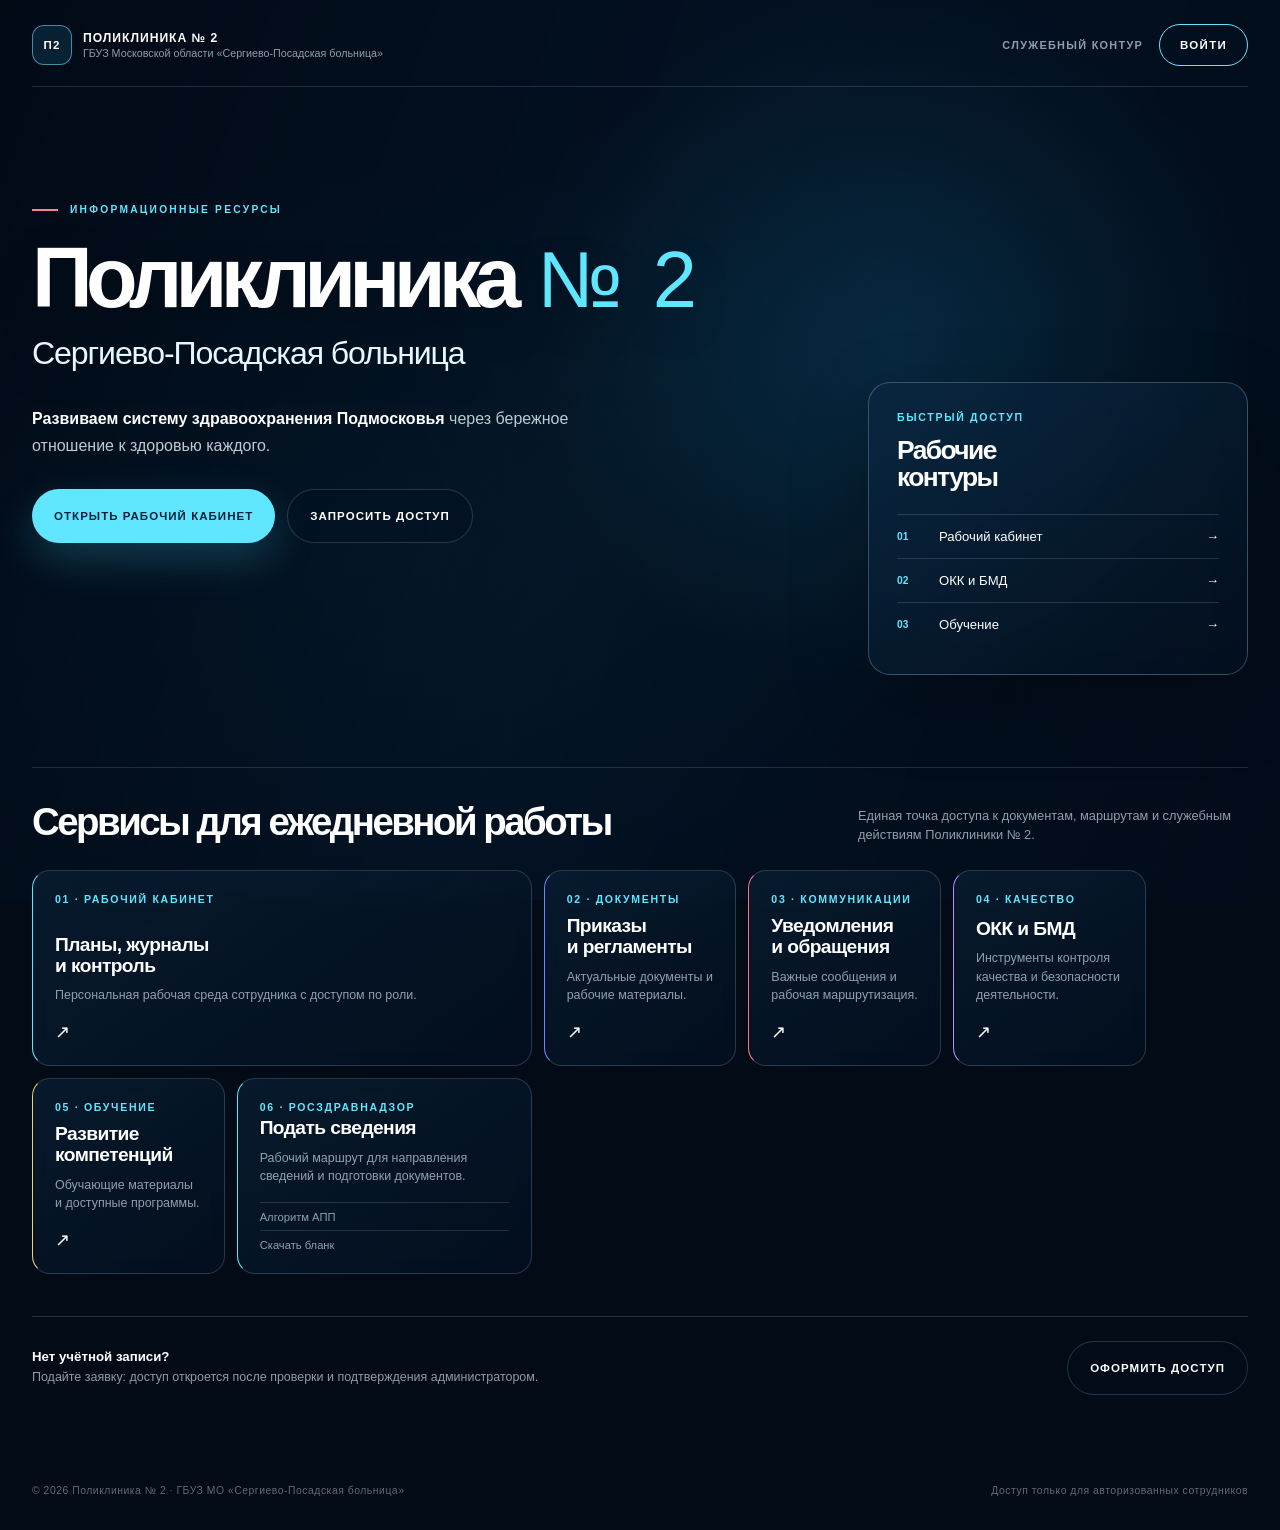
==== commit b55ede64: "Переработать визуальную композицию главной страницы Add a new stylesheet for studio overrides." ====
--- a/index.html
+++ b/index.html
@@ -13,6 +13,7 @@
     <link rel="preconnect" href="https://fonts.gstatic.com" crossorigin>
     <link href="https://fonts.googleapis.com/css2?family=Inter:wght@400;500;600;700;800&family=Manrope:wght@400;500;600;700;800&display=swap" rel="stylesheet">
     <link rel="stylesheet" href="assets/landing-original.css">    <link rel="stylesheet" href="assets/premium-base.css">    <link rel="stylesheet" href="assets/premium-cards.css">    <link rel="stylesheet" href="assets/premium-layout.css">
+    <link rel="stylesheet" href="assets/studio-override.css">
     <style>
         :root {
             --ink: #eaf5ff;
--- a/assets/studio-override.css
+++ b/assets/studio-override.css
@@ -0,0 +1 @@
+:root{--aqua:#61e6ff;--ink:#f4fbff;--muted:rgba(233,246,255,.62);--line:rgba(187,229,255,.18)}body{background:#020b16}.video-overlay{background:radial-gradient(circle at 70% 38%,rgba(20,124,174,.2),transparent 34%),linear-gradient(110deg,rgba(2,9,20,.8),rgba(3,17,34,.43) 48%,rgba(2,10,22,.75))}.premium-page{width:min(1400px,calc(100% - 64px));padding-top:24px}.topbar{padding-bottom:20px;border-color:rgba(180,225,255,.16)}.brand{pointer-events:none;gap:11px}.brand-mark{width:40px;height:40px;border-radius:12px;background:rgba(67,196,255,.12);border-color:rgba(124,225,255,.55)}.brand-copy strong{font-size:.76rem;letter-spacing:.08em}.brand-copy small{font-size:.67rem}.login-link{border-radius:999px;padding:0 20px;background:rgba(5,21,39,.36)}.hero{position:relative;display:block;min-height:680px;padding:clamp(86px,13vh,150px) 0 88px}.hero>div:first-child{max-width:790px}.eyebrow{margin-bottom:24px;font-size:.64rem;letter-spacing:.22em}.eyebrow:before{width:26px;background:#ff8090}.hero h1{max-width:100%;font-family:Manrope,Inter,sans-serif;font-size:clamp(3.1rem,6.6vw,6.85rem);font-weight:700;letter-spacing:-.08em;line-height:.93;text-transform:none;text-shadow:0 16px 44px rgba(0,0,0,.24)}.hero h1 span{display:inline!important;margin-left:.08em;color:var(--aqua);font-size:.94em;white-space:nowrap}.hero h1 em{display:block;margin-top:18px;color:#e5f8ff;font-size:.38em;font-weight:500;letter-spacing:-.035em;line-height:1.08}.mission{max-width:620px;margin-top:36px;padding:0;border:0;color:rgba(239,249,255,.8);font-size:1rem;line-height:1.65}.mission strong{color:#fff}.hero-actions{margin-top:30px}.button-main,.button-ghost{border-radius:999px;min-height:54px;letter-spacing:.09em}.button-main{box-shadow:0 16px 42px rgba(75,215,255,.22)}.control-card{position:absolute;right:0;bottom:92px;width:min(380px,34%);padding:28px;border-radius:22px;border-color:rgba(182,229,255,.27);background:linear-gradient(145deg,rgba(10,38,64,.78),rgba(4,17,33,.56));backdrop-filter:blur(14px);box-shadow:0 26px 80px rgba(0,0,0,.24)}.control-card:after{border-color:rgba(109,225,255,.24)}.control-card h2{font-size:1.65rem;letter-spacing:-.06em}.control-list a{padding:14px 0}.services{position:relative;padding:32px 0 0;border-top:1px solid rgba(205,239,255,.14)}.section-head{margin-bottom:26px}.section-head h2{font-size:clamp(1.7rem,3vw,2.65rem);letter-spacing:-.065em}.service-card{min-height:196px;border-radius:18px;border-left-width:1px;background:linear-gradient(145deg,rgba(9,30,51,.78),rgba(4,17,34,.58));backdrop-filter:blur(8px)}.service-card:before{height:3px;width:100%;inset:0 0 auto}.service-card--wide{grid-column:span 5}.service-card--half{grid-column:span 2}.report-card{grid-column:span 3}.footer{padding-top:42px}@media(max-width:920px){.premium-page{width:min(100% - 34px,1400px)}.hero{min-height:auto}.control-card{position:relative;right:auto;bottom:auto;width:min(100%,620px);margin-top:42px}.service-card--wide,.report-card{grid-column:span 6}.service-card--half{grid-column:span 3}}@media(max-width:620px){.premium-page{width:min(100% - 26px,1400px)}.hero{padding:72px 0 48px}.hero h1{font-size:clamp(2.85rem,15vw,4.3rem)}.hero h1 span{font-size:.72em}.hero h1 em{font-size:.36em;letter-spacing:-.04em}.service-card--wide,.service-card--half,.report-card{grid-column:span 12}}
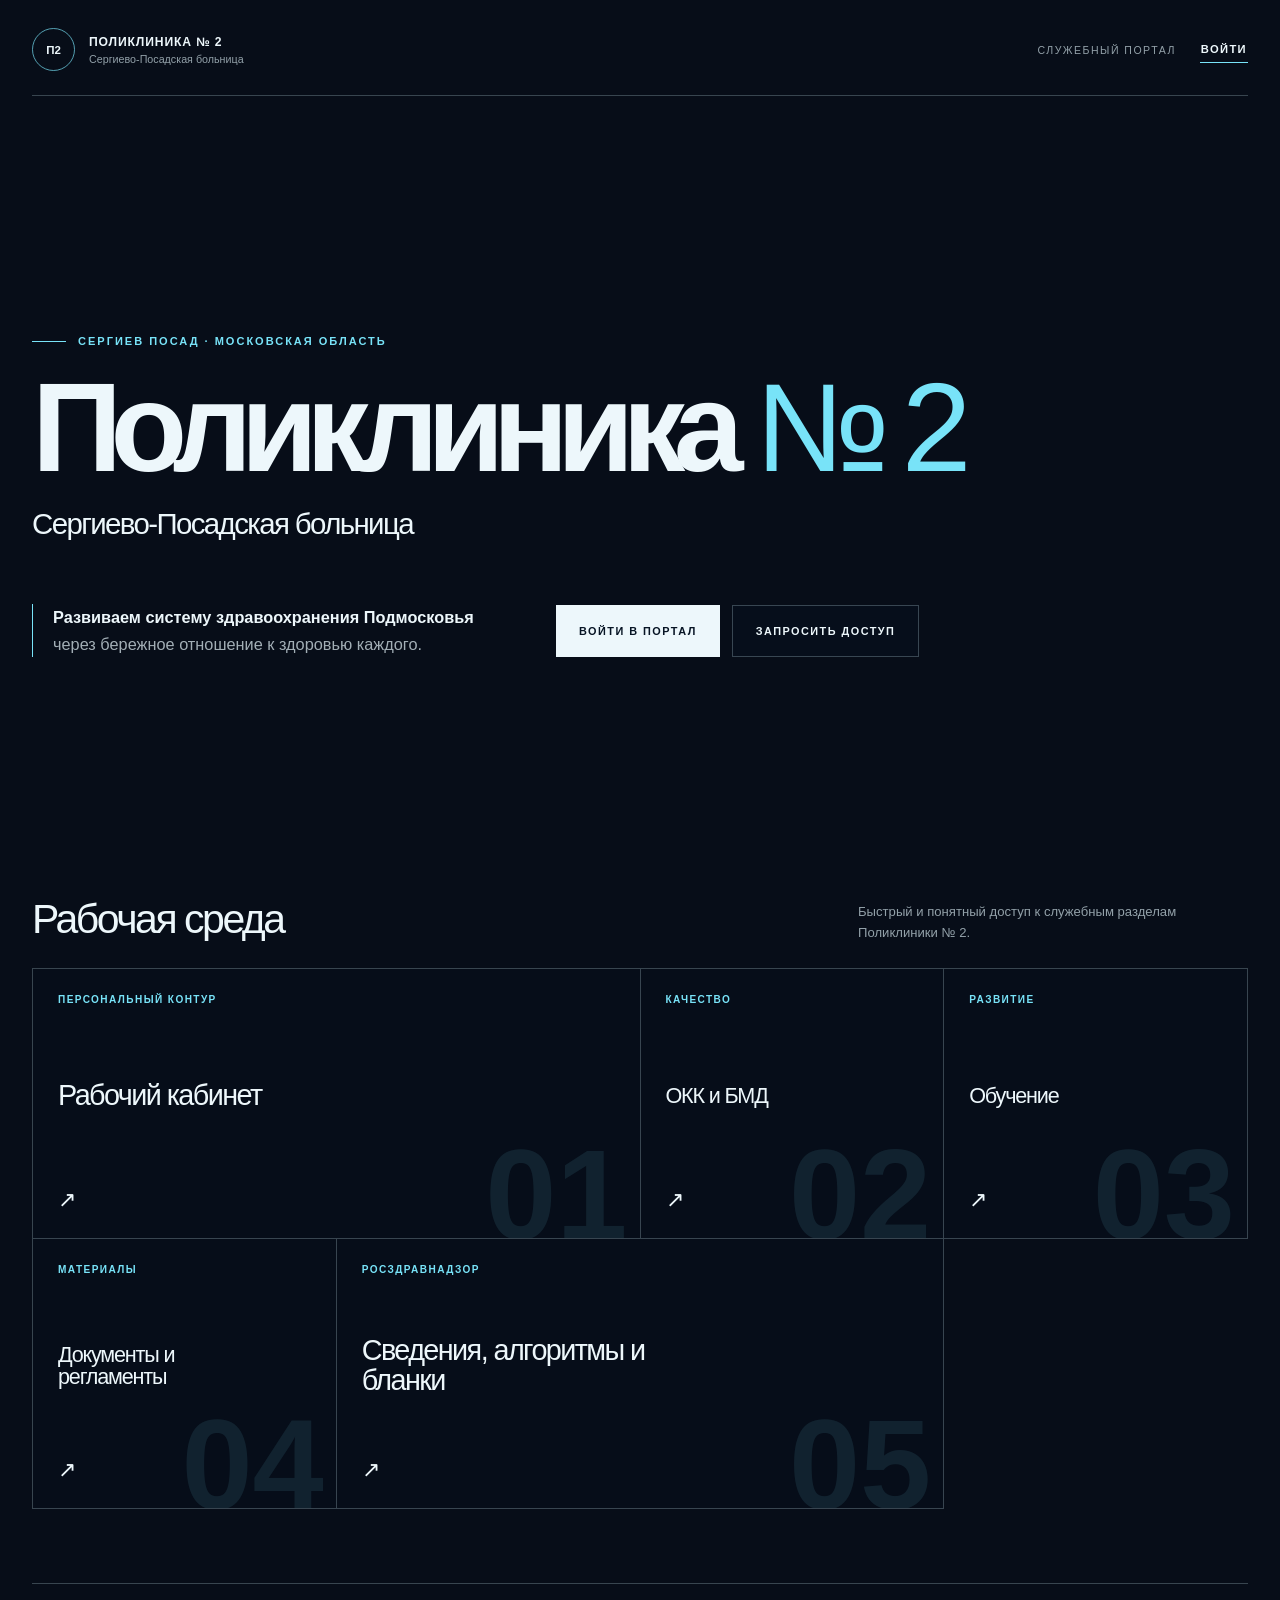
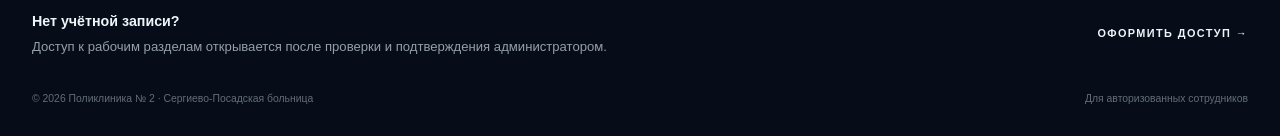
==== commit ff425397: "Полностью обновить главный экран портала Updated HTML structure and styles for the clinic portal." ====
--- a/index.html
+++ b/index.html
@@ -1,372 +1,53 @@
-<!DOCTYPE html>
+<!doctype html>
 <html lang="ru">
 <head>
-    <meta charset="UTF-8">
-    <meta name="viewport" content="width=device-width, initial-scale=1.0">
-    <meta http-equiv="Content-Security-Policy" content="default-src 'self'; script-src 'none'; connect-src 'self'; style-src 'self' https://fonts.googleapis.com; font-src 'self' https://fonts.gstatic.com data:; img-src 'self' data:; media-src 'self'; object-src 'none'; base-uri 'self'; form-action 'self'; frame-ancestors 'none'; upgrade-insecure-requests">
-    <meta name="referrer" content="strict-origin-when-cross-origin">
-    <meta name="robots" content="noindex,nofollow">
-    <title>Поликлиника № 2 — Сергиево-Посадская больница</title>
-    <meta name="description" content="Информационные ресурсы Поликлиники № 2 Сергиево-Посадской больницы для сотрудников.">
-    <link rel="icon" type="image/svg+xml" href="favicon.svg">
-    <link rel="preconnect" href="https://fonts.googleapis.com">
-    <link rel="preconnect" href="https://fonts.gstatic.com" crossorigin>
-    <link href="https://fonts.googleapis.com/css2?family=Inter:wght@400;500;600;700;800&family=Manrope:wght@400;500;600;700;800&display=swap" rel="stylesheet">
-    <link rel="stylesheet" href="assets/landing-original.css">    <link rel="stylesheet" href="assets/premium-base.css">    <link rel="stylesheet" href="assets/premium-cards.css">    <link rel="stylesheet" href="assets/premium-layout.css">
-    <link rel="stylesheet" href="assets/studio-override.css">
-    <style>
-        :root {
-            --ink: #eaf5ff;
-            --soft: rgba(234, 245, 255, 0.66);
-            --line: rgba(190, 226, 255, 0.19);
-            --aqua: #54d7ff;
-            --blue: #4b81ff;
-            --signal: #ff6675;
-            --dark: rgba(5, 17, 33, 0.72);
-        }
-
-        * { box-sizing: border-box; }
-        body {
-            display: block;
-            min-height: 100vh;
-            padding: 0;
-            overflow-x: hidden;
-            font-family: "Manrope", "Inter", sans-serif;
-        }
-
-        .fallback-bg { background: #041121; }
-        .video-overlay {
-            background:
-                radial-gradient(circle at 17% 32%, rgba(24, 91, 142, 0.26), transparent 34%),
-                radial-gradient(circle at 86% 70%, rgba(54, 40, 106, 0.28), transparent 38%),
-                linear-gradient(105deg, rgba(2, 10, 23, 0.88) 0%, rgba(3, 14, 29, 0.60) 48%, rgba(2, 9, 20, 0.78) 100%);
-        }
-        .dna-glow, .particles-container { display: none; }
-
-        .premium-page {
-            position: relative;
-            z-index: 10;
-            width: min(1320px, calc(100% - 48px));
-            min-height: 100vh;
-            margin: 0 auto;
-            padding: 26px 0 32px;
-        }
-
-        .topbar {
-            display: flex;
-            align-items: center;
-            justify-content: space-between;
-            gap: 28px;
-            padding: 0 0 22px;
-            border-bottom: 1px solid var(--line);
-        }
-
-        .brand {
-            display: inline-flex;
-            align-items: center;
-            gap: 13px;
-            min-width: 0;
-            color: var(--ink);
-            text-decoration: none;
-        }
-        .brand-mark {
-            display: grid;
-            place-items: center;
-            width: 44px;
-            height: 44px;
-            flex: 0 0 auto;
-            border: 1px solid rgba(84, 215, 255, 0.58);
-            background: linear-gradient(135deg, rgba(84, 215, 255, 0.26), rgba(75, 129, 255, 0.14));
-            color: #ffffff;
-            font-size: 0.74rem;
-            font-weight: 800;
-            letter-spacing: 0.12em;
-        }
-        .brand-copy { display: grid; gap: 2px; }
-        .brand-copy strong { font-size: 0.83rem; letter-spacing: 0.12em; text-transform: uppercase; }
-        .brand-copy small { color: var(--soft); font-size: 0.68rem; letter-spacing: 0.05em; }
-
-        .topbar-right { display: flex; align-items: center; gap: 16px; }
-        .secure-label { color: rgba(234,245,255,0.52); font-size: 0.67rem; font-weight: 700; letter-spacing: 0.14em; text-transform: uppercase; }
-        .login-link {
-            display: inline-flex;
-            align-items: center;
-            justify-content: center;
-            min-height: 42px;
-            padding: 0 18px;
-            border: 1px solid rgba(84, 215, 255, 0.44);
-            color: #ffffff;
-            font-size: 0.7rem;
-            font-weight: 800;
-            letter-spacing: 0.13em;
-            text-decoration: none;
-            text-transform: uppercase;
-            transition: background 180ms ease, transform 180ms ease;
-        }
-        .login-link:hover { background: rgba(84, 215, 255, 0.15); transform: translateY(-2px); }
-
-        .hero {
-            display: grid;
-            grid-template-columns: minmax(0, 1.35fr) minmax(320px, 0.65fr);
-            gap: clamp(28px, 6vw, 96px);
-            align-items: center;
-            padding: clamp(66px, 11vh, 130px) 0 48px;
-        }
-        .eyebrow {
-            display: flex;
-            align-items: center;
-            gap: 12px;
-            margin: 0 0 20px;
-            color: var(--aqua);
-            font-size: 0.7rem;
-            font-weight: 800;
-            letter-spacing: 0.19em;
-            text-transform: uppercase;
-        }
-        .eyebrow::before { content: ""; width: 38px; height: 2px; background: var(--signal); }
-        .hero h1 {
-            max-width: 850px;
-            margin: 0;
-            color: #ffffff;
-            font-family: "Inter", sans-serif;
-            font-size: clamp(3.25rem, 6vw, 6.5rem);
-            font-weight: 800;
-            letter-spacing: -0.075em;
-            line-height: 0.91;
-            text-transform: uppercase;
-        }
-        .hero h1 span { display: block; color: var(--aqua); }
-        .hero h1 em {
-            display: block;
-            margin-top: 14px;
-            color: #ffffff;
-            font-size: clamp(1.05rem, 2vw, 1.55rem);
-            font-style: normal;
-            font-weight: 600;
-            letter-spacing: 0.17em;
-            line-height: 1.35;
-        }
-        .mission {
-            max-width: 710px;
-            margin: 34px 0 0;
-            padding: 19px 0 19px 24px;
-            border-left: 2px solid var(--signal);
-            color: rgba(242, 249, 255, 0.86);
-            font-size: 1rem;
-            line-height: 1.7;
-        }
-        .mission strong { color: #ffffff; }
-
-        .hero-actions { display: flex; flex-wrap: wrap; gap: 12px; margin-top: 34px; }
-        .button-main, .button-ghost {
-            display: inline-flex;
-            align-items: center;
-            justify-content: center;
-            min-height: 52px;
-            padding: 0 23px;
-            font-size: 0.73rem;
-            font-weight: 800;
-            letter-spacing: 0.13em;
-            text-decoration: none;
-            text-transform: uppercase;
-            transition: transform 180ms ease, background 180ms ease;
-        }
-        .button-main { background: var(--aqua); color: #06203a; }
-        .button-ghost { border: 1px solid var(--line); background: rgba(3, 17, 34, 0.34); color: #ffffff; }
-        .button-main:hover, .button-ghost:hover { transform: translateY(-2px); }
-        .button-ghost:hover { background: rgba(255,255,255,0.10); }
-
-        .control-card {
-            position: relative;
-            overflow: hidden;
-            padding: 28px;
-            border: 1px solid rgba(165, 221, 255, 0.25);
-            background: linear-gradient(155deg, rgba(12, 42, 70, 0.87), rgba(4, 16, 32, 0.76));
-            box-shadow: 0 24px 70px rgba(0, 0, 0, 0.28);
-        }
-        .control-card::after {
-            content: "";
-            position: absolute;
-            top: -66px;
-            right: -66px;
-            width: 160px;
-            height: 160px;
-            border: 1px solid rgba(84, 215, 255, 0.3);
-            border-radius: 50%;
-        }
-        .control-kicker { position: relative; z-index: 1; margin: 0; color: var(--aqua); font-size: 0.68rem; font-weight: 800; letter-spacing: 0.17em; text-transform: uppercase; }
-        .control-card h2 { position: relative; z-index: 1; margin: 14px 0 24px; color: #ffffff; font-size: 1.75rem; letter-spacing: -0.045em; line-height: 1.05; }
-        .control-list { position: relative; z-index: 1; display: grid; gap: 0; margin: 0; padding: 0; list-style: none; }
-        .control-list a { display: grid; grid-template-columns: 32px 1fr auto; gap: 10px; align-items: center; padding: 16px 0; border-top: 1px solid rgba(218, 239, 255, 0.14); color: #ffffff; font-size: 0.83rem; text-decoration: none; }
-        .control-list a:hover { color: var(--aqua); }
-        .control-list b { color: var(--aqua); font-size: 0.66rem; letter-spacing: 0.1em; }
-        .control-list span:last-child { color: var(--soft); font-size: 1rem; }
-
-        .services { padding: 24px 0 0; }
-        .section-head { display: flex; align-items: end; justify-content: space-between; gap: 24px; margin-bottom: 22px; }
-        .section-head h2 { margin: 0; color: #ffffff; font-size: clamp(1.55rem, 2.5vw, 2.3rem); letter-spacing: -0.055em; }
-        .section-head p { max-width: 390px; margin: 0; color: var(--soft); font-size: 0.84rem; line-height: 1.55; }
-        .service-grid { display: grid; grid-template-columns: repeat(12, 1fr); gap: 12px; }
-        .service-card {
-            position: relative;
-            display: flex;
-            flex-direction: column;
-            min-height: 212px;
-            padding: 22px;
-            border: 1px solid var(--line);
-            background: rgba(5, 20, 38, 0.60);
-            color: #ffffff;
-            overflow: hidden;
-            text-decoration: none;
-            transition: transform 180ms ease, border-color 180ms ease, background 180ms ease;
-        }
-        .service-card:hover { transform: translateY(-4px); border-color: rgba(84, 215, 255, 0.58); background: rgba(7, 30, 53, 0.82); }
-        .service-card::before { content: ""; position: absolute; inset: 0 auto 0 0; width: 3px; background: var(--aqua); }
-        .service-card:nth-child(2)::before { background: var(--blue); }
-        .service-card:nth-child(3)::before { background: var(--signal); }
-        .service-card:nth-child(4)::before { background: #ba86ff; }
-        .service-card:nth-child(5)::before { background: #f4cf6c; }
-        .service-card small { color: var(--aqua); font-size: 0.65rem; font-weight: 800; letter-spacing: 0.16em; text-transform: uppercase; }
-        .service-card h3 { margin: auto 0 10px; color: #ffffff; font-size: 1.23rem; letter-spacing: -0.035em; line-height: 1.1; }
-        .service-card p { margin: 0; color: var(--soft); font-size: 0.77rem; line-height: 1.55; }
-        .service-card .arrow { margin-top: 17px; color: #ffffff; font-size: 1.1rem; }
-        .service-card--wide { grid-column: span 4; }
-        .service-card--half { grid-column: span 3; }
-        .report-card { grid-column: span 4; background: linear-gradient(150deg, rgba(42, 34, 71, 0.76), rgba(8, 23, 43, 0.77)); }
-        .report-list { display: grid; gap: 7px; margin-top: 16px; }
-        .report-list span { display: flex; align-items: center; justify-content: space-between; padding-top: 8px; border-top: 1px solid rgba(255,255,255,0.13); color: rgba(245,248,255,0.8); font-size: 0.71rem; font-weight: 700; }
-        .report-list span::after { content: "↗"; color: #f4cf6c; }
-
-        .bottom-strip { display: flex; align-items: center; justify-content: space-between; gap: 24px; margin-top: 42px; padding: 24px 0 0; border-top: 1px solid var(--line); }
-        .bottom-strip p { margin: 0; color: var(--soft); font-size: 0.77rem; line-height: 1.55; }
-        .bottom-strip strong { display: block; margin-bottom: 4px; color: #ffffff; font-size: 0.83rem; }
-        .footer { display: flex; justify-content: space-between; gap: 18px; padding-top: 30px; color: rgba(226,241,255,0.42); font-size: 0.66rem; letter-spacing: 0.05em; }
-
-        @media (max-width: 920px) {
-            .hero { grid-template-columns: 1fr; padding-top: 72px; }
-            .control-card { max-width: 660px; }
-            .service-card--wide, .report-card { grid-column: span 6; }
-            .service-card--half { grid-column: span 4; }
-        }
-        @media (max-width: 620px) {
-            .premium-page { width: min(100% - 28px, 1320px); padding-top: 16px; }
-            .secure-label { display: none; }
-            .topbar { padding-bottom: 16px; }
-            .hero { padding: 58px 0 32px; }
-            .hero h1 { font-size: clamp(2.8rem, 15vw, 4.15rem); }
-            .hero h1 em { font-size: 0.84rem; }
-            .section-head, .bottom-strip, .footer { align-items: flex-start; flex-direction: column; }
-            .service-card--wide, .service-card--half, .report-card { grid-column: span 12; min-height: 180px; }
-            .footer { padding-top: 24px; }
-        }
-    </style>
+  <meta charset="utf-8">
+  <meta name="viewport" content="width=device-width,initial-scale=1">
+  <meta http-equiv="Content-Security-Policy" content="default-src 'self'; script-src 'none'; connect-src 'self'; style-src 'self' https://fonts.googleapis.com; font-src 'self' https://fonts.gstatic.com data:; img-src 'self' data:; media-src 'self'; object-src 'none'; base-uri 'self'; form-action 'self'; frame-ancestors 'none'; upgrade-insecure-requests">
+  <meta name="referrer" content="strict-origin-when-cross-origin">
+  <meta name="robots" content="noindex,nofollow">
+  <title>Поликлиника № 2 — Сергиево-Посадская больница</title>
+  <meta name="description" content="Служебный портал Поликлиники № 2 Сергиево-Посадской больницы.">
+  <link rel="icon" type="image/svg+xml" href="favicon.svg">
+  <link rel="preconnect" href="https://fonts.googleapis.com">
+  <link rel="preconnect" href="https://fonts.gstatic.com" crossorigin>
+  <link href="https://fonts.googleapis.com/css2?family=Inter:wght@400;500;600;700;800&display=swap" rel="stylesheet">
+  <link rel="stylesheet" href="assets/portal-2026.css">
 </head>
 <body>
-    <div class="fallback-bg" aria-hidden="true"></div>
-    <video autoplay loop muted playsinline preload="metadata" class="video-bg" aria-hidden="true">
-        <source src="assets/media/bg-dna.mp4" type="video/mp4">
-    </video>
-    <div class="video-overlay" aria-hidden="true"></div>
-
-    <div class="premium-page">
-        <header class="topbar">
-            <a class="brand" href="index.html" aria-label="Поликлиника № 2 — на главную">
-                <span class="brand-mark">П2</span>
-                <span class="brand-copy">
-                    <strong>Поликлиника № 2</strong>
-                    <small>ГБУЗ Московской области «Сергиево-Посадская больница»</small>
-                </span>
-            </a>
-            <div class="topbar-right">
-                <span class="secure-label">Служебный контур</span>
-                <a class="login-link" href="login.html">Войти</a>
-            </div>
-        </header>
-
-        <main>
-            <section class="hero" aria-labelledby="hero-title">
-                <div>
-                    <p class="eyebrow">Информационные ресурсы</p>
-                    <h1 id="hero-title">Поликлиника <span>№ 2</span><em>Сергиево-Посадская больница</em></h1>
-                    <p class="mission"><strong>Развиваем систему здравоохранения Подмосковья</strong> через бережное отношение к здоровью каждого.</p>
-                    <div class="hero-actions">
-                        <a class="button-main" href="login.html">Открыть рабочий кабинет</a>
-                        <a class="button-ghost" href="register.html">Запросить доступ</a>
-                    </div>
-                </div>
-
-                <aside class="control-card" aria-label="Быстрый доступ">
-                    <p class="control-kicker">Быстрый доступ</p>
-                    <h2>Рабочие<br>контуры</h2>
-                    <ul class="control-list">
-                        <li><a href="dashboard.html"><b>01</b><span>Рабочий кабинет</span><span>→</span></a></li>
-                        <li><a href="quality.html"><b>02</b><span>ОКК и БМД</span><span>→</span></a></li>
-                        <li><a href="training.html"><b>03</b><span>Обучение</span><span>→</span></a></li>
-                    </ul>
-                </aside>
-            </section>
-
-            <section class="services" aria-labelledby="services-title">
-                <div class="section-head">
-                    <h2 id="services-title">Сервисы для ежедневной работы</h2>
-                    <p>Единая точка доступа к документам, маршрутам и служебным действиям Поликлиники № 2.</p>
-                </div>
-                <div class="service-grid">
-                    <a class="service-card service-card--wide" href="dashboard.html">
-                        <small>01 · Рабочий кабинет</small>
-                        <h3>Планы, журналы<br>и контроль</h3>
-                        <p>Персональная рабочая среда сотрудника с доступом по роли.</p>
-                        <span class="arrow">↗</span>
-                    </a>
-                    <a class="service-card service-card--half" href="login.html">
-                        <small>02 · Документы</small>
-                        <h3>Приказы<br>и регламенты</h3>
-                        <p>Актуальные документы и рабочие материалы.</p>
-                        <span class="arrow">↗</span>
-                    </a>
-                    <a class="service-card service-card--half" href="login.html">
-                        <small>03 · Коммуникации</small>
-                        <h3>Уведомления<br>и обращения</h3>
-                        <p>Важные сообщения и рабочая маршрутизация.</p>
-                        <span class="arrow">↗</span>
-                    </a>
-                    <a class="service-card service-card--half" href="quality.html">
-                        <small>04 · Качество</small>
-                        <h3>ОКК и БМД</h3>
-                        <p>Инструменты контроля качества и безопасности деятельности.</p>
-                        <span class="arrow">↗</span>
-                    </a>
-                    <a class="service-card service-card--half" href="training.html">
-                        <small>05 · Обучение</small>
-                        <h3>Развитие<br>компетенций</h3>
-                        <p>Обучающие материалы и доступные программы.</p>
-                        <span class="arrow">↗</span>
-                    </a>
-                    <article class="service-card report-card">
-                        <small>06 · Росздравнадзор</small>
-                        <h3>Подать сведения</h3>
-                        <p>Рабочий маршрут для направления сведений и подготовки документов.</p>
-                        <div class="report-list" aria-label="Разделы блока">
-                            <span>Алгоритм АПП</span>
-                            <span>Скачать бланк</span>
-                        </div>
-                    </article>
-                </div>
-            </section>
-
-            <section class="bottom-strip" aria-label="Доступ к порталу">
-                <div>
-                    <strong>Нет учётной записи?</strong>
-                    <p>Подайте заявку: доступ откроется после проверки и подтверждения администратором.</p>
-                </div>
-                <a class="button-ghost" href="register.html">Оформить доступ</a>
-            </section>
-        </main>
-
-        <footer class="footer">
-            <span>© 2026 Поликлиника № 2 · ГБУЗ МО «Сергиево-Посадская больница»</span>
-            <span>Доступ только для авторизованных сотрудников</span>
-        </footer>
-    </div>
+  <div class="fallback-bg" aria-hidden="true"></div>
+  <video autoplay loop muted playsinline preload="metadata" class="video-bg" aria-hidden="true"><source src="assets/media/bg-dna.mp4" type="video/mp4"></video>
+  <div class="video-overlay" aria-hidden="true"></div>
+  <div class="page">
+    <header class="masthead">
+      <div class="identity" aria-label="Поликлиника № 2 Сергиево-Посадской больницы">
+        <span class="monogram">П2</span>
+        <span class="identity-text"><strong>Поликлиника № 2</strong><small>Сергиево-Посадская больница</small></span>
+      </div>
+      <div class="header-actions"><span>Служебный портал</span><a class="sign-in" href="login.html">Войти</a></div>
+    </header>
+    <main>
+      <section class="intro" aria-labelledby="portal-title">
+        <p class="eyebrow">Сергиев Посад · Московская область</p>
+        <h1 class="hero-title" id="portal-title"><span class="line">Поликлиника <span class="number">№ 2</span></span><span class="hospital">Сергиево-Посадская больница</span></h1>
+        <div class="hero-footer">
+          <p class="purpose"><b>Развиваем систему здравоохранения Подмосковья</b> через бережное отношение к здоровью каждого.</p>
+          <div class="intro-actions"><a class="primary" href="login.html">Войти в портал</a><a class="secondary" href="register.html">Запросить доступ</a></div>
+        </div>
+      </section>
+      <section class="workspace" aria-labelledby="workspace-title">
+        <div class="workspace-top"><h2 id="workspace-title">Рабочая среда</h2><p>Быстрый и понятный доступ к служебным разделам Поликлиники № 2.</p></div>
+        <div class="route-grid">
+          <a class="route route--wide" data-index="01" href="dashboard.html"><span class="route-type">Персональный контур</span><h3>Рабочий кабинет</h3><span class="route-arrow">↗</span></a>
+          <a class="route" data-index="02" href="quality.html"><span class="route-type">Качество</span><h3>ОКК и БМД</h3><span class="route-arrow">↗</span></a>
+          <a class="route" data-index="03" href="training.html"><span class="route-type">Развитие</span><h3>Обучение</h3><span class="route-arrow">↗</span></a>
+          <a class="route" data-index="04" href="login.html"><span class="route-type">Материалы</span><h3>Документы и регламенты</h3><span class="route-arrow">↗</span></a>
+          <a class="route route--wide" data-index="05" href="login.html"><span class="route-type">Росздравнадзор</span><h3>Сведения, алгоритмы и бланки</h3><span class="route-arrow">↗</span></a>
+        </div>
+      </section>
+      <section class="support" aria-label="Запрос доступа"><p><strong>Нет учётной записи?</strong>Доступ к рабочим разделам открывается после проверки и подтверждения администратором.</p><a href="register.html">Оформить доступ →</a></section>
+    </main>
+    <footer class="footer"><span>© 2026 Поликлиника № 2 · Сергиево-Посадская больница</span><span>Для авторизованных сотрудников</span></footer>
+  </div>
 </body>
 </html>
--- a/assets/portal-2026.css
+++ b/assets/portal-2026.css
@@ -0,0 +1 @@
+:root{--ink:#070d18;--paper:#edf7fb;--mist:rgba(232,247,252,.69);--line:rgba(214,245,255,.24);--soft:rgba(225,244,250,.64);--cyan:#78e3f8;--navy:#071424}*{box-sizing:border-box}html,body{margin:0;background:var(--ink)}body{min-width:320px;color:var(--paper);font-family:Inter,Arial,sans-serif;overflow-x:hidden}.fallback-bg,.video-bg,.video-overlay{position:fixed;inset:0;width:100%;height:100%;pointer-events:none}.fallback-bg{z-index:-4;background:#07101c}.video-bg{z-index:-3;object-fit:cover;filter:saturate(.78) contrast(1.05) brightness(.7)}.video-overlay{z-index:-2;background:linear-gradient(90deg,rgba(5,12,23,.92) 0%,rgba(5,12,23,.66) 46%,rgba(5,12,23,.78) 100%),linear-gradient(180deg,rgba(3,9,18,.45),rgba(3,9,18,.84))}.page{position:relative;z-index:1;width:min(1440px,calc(100% - 64px));margin:0 auto;padding:28px 0 30px}.masthead{display:flex;align-items:center;justify-content:space-between;padding-bottom:24px;border-bottom:1px solid var(--line)}.identity{display:flex;align-items:center;gap:14px;color:var(--paper);text-decoration:none;pointer-events:none}.monogram{display:grid;place-items:center;width:43px;height:43px;border:1px solid rgba(120,227,248,.68);border-radius:50%;font-size:.72rem;font-weight:800}.identity-text{display:grid;gap:4px}.identity-text strong{font-size:.76rem;letter-spacing:.07em;text-transform:uppercase}.identity-text small{color:var(--soft);font-size:.67rem}.header-actions{display:flex;align-items:center;gap:24px}.header-actions span{color:var(--soft);font-size:.66rem;letter-spacing:.14em;text-transform:uppercase}.sign-in{border-bottom:1px solid var(--cyan);padding:7px 1px;color:var(--paper);font-size:.7rem;font-weight:700;letter-spacing:.12em;text-decoration:none;text-transform:uppercase}.sign-in:hover{color:var(--cyan)}.intro{display:grid;min-height:calc(100vh - 104px);align-content:center;padding:78px 0 74px}.eyebrow{display:flex;align-items:center;gap:12px;margin:0 0 30px;color:var(--cyan);font-size:.69rem;font-weight:700;letter-spacing:.18em;text-transform:uppercase}.eyebrow:before{content:"";width:34px;height:1px;background:currentColor}.hero-title{max-width:1040px;margin:0;font-size:clamp(4rem,9.8vw,9.3rem);font-weight:600;letter-spacing:-.092em;line-height:.81}.hero-title .line{display:block}.hero-title .number{color:var(--cyan);font-weight:500}.hero-title .hospital{display:block;margin-top:30px;font-size:clamp(1.35rem,2.3vw,2.25rem);font-weight:400;letter-spacing:-.055em;line-height:1}.hero-footer{display:grid;grid-template-columns:minmax(280px,470px) 1fr;gap:54px;align-items:end;margin-top:66px}.purpose{margin:0;padding-left:20px;border-left:1px solid var(--cyan);color:var(--mist);font-size:1.02rem;line-height:1.62}.purpose b{color:var(--paper)}.intro-actions{display:flex;flex-wrap:wrap;gap:12px}.primary,.secondary{display:inline-flex;min-height:52px;align-items:center;justify-content:center;padding:0 23px;font-size:.68rem;font-weight:800;letter-spacing:.135em;text-decoration:none;text-transform:uppercase}.primary{background:var(--paper);color:var(--navy)}.primary:hover{background:var(--cyan)}.secondary{border:1px solid var(--line);color:var(--paper);background:rgba(7,20,36,.28)}.secondary:hover{background:rgba(240,252,255,.1)}.workspace{padding:4px 0 74px}.workspace-top{display:flex;align-items:end;justify-content:space-between;gap:28px;margin-bottom:25px}.workspace-top h2{margin:0;font-size:clamp(1.75rem,3.2vw,3rem);font-weight:500;letter-spacing:-.06em}.workspace-top p{max-width:390px;margin:0;color:var(--soft);font-size:.82rem;line-height:1.6}.route-grid{display:grid;grid-template-columns:repeat(4,1fr);border-top:1px solid var(--line);border-left:1px solid var(--line)}.route{position:relative;display:flex;min-height:270px;flex-direction:column;justify-content:space-between;overflow:hidden;padding:25px;border-right:1px solid var(--line);border-bottom:1px solid var(--line);background:rgba(4,15,29,.3);color:var(--paper);text-decoration:none}.route:before{content:attr(data-index);position:absolute;right:12px;bottom:-30px;color:rgba(120,227,248,.1);font-size:8rem;font-weight:600}.route:hover{background:rgba(16,49,70,.55)}.route-type{position:relative;color:var(--cyan);font-size:.63rem;font-weight:700;letter-spacing:.14em;text-transform:uppercase}.route h3{position:relative;max-width:200px;margin:0;font-size:1.35rem;font-weight:500;letter-spacing:-.055em;line-height:1.04}.route-arrow{position:relative;font-size:1.35rem}.route--wide{grid-column:span 2}.route--wide h3{max-width:290px;font-size:1.8rem}.support{display:grid;grid-template-columns:1fr auto;gap:30px;align-items:center;padding:26px 0 0;border-top:1px solid var(--line)}.support p{margin:0;color:var(--soft);font-size:.82rem;line-height:1.6}.support strong{display:block;margin-bottom:3px;color:var(--paper);font-size:.89rem}.support a{color:var(--paper);font-size:.68rem;font-weight:700;letter-spacing:.13em;text-decoration:none;text-transform:uppercase}.support a:hover{color:var(--cyan)}.footer{display:flex;justify-content:space-between;gap:20px;padding-top:34px;color:rgba(225,244,250,.42);font-size:.65rem;line-height:1.5}@media(max-width:880px){.page{width:min(100% - 40px,1440px)}.intro{min-height:auto;padding:100px 0 70px}.hero-footer{grid-template-columns:1fr;margin-top:50px;gap:32px}.route-grid{grid-template-columns:repeat(2,1fr)}.route--wide{grid-column:span 1}.route--wide h3{font-size:1.35rem}.route{min-height:220px}}@media(max-width:560px){.page{width:min(100% - 28px,1440px);padding-top:18px}.masthead{padding-bottom:17px}.header-actions span{display:none}.header-actions{gap:0}.identity-text small{max-width:175px;white-space:nowrap;overflow:hidden;text-overflow:ellipsis}.intro{padding:74px 0 58px}.eyebrow{margin-bottom:22px}.hero-title{font-size:clamp(3.1rem,15vw,5.4rem);line-height:.84}.hero-title .hospital{margin-top:22px;font-size:1.25rem}.purpose{font-size:.92rem}.workspace{padding-bottom:52px}.workspace-top{display:block}.workspace-top p{margin-top:14px}.route-grid{grid-template-columns:1fr}.route,.route--wide{min-height:174px}.support{grid-template-columns:1fr;gap:18px}.footer{flex-direction:column;padding-top:26px}.video-bg{object-position:58% center}}
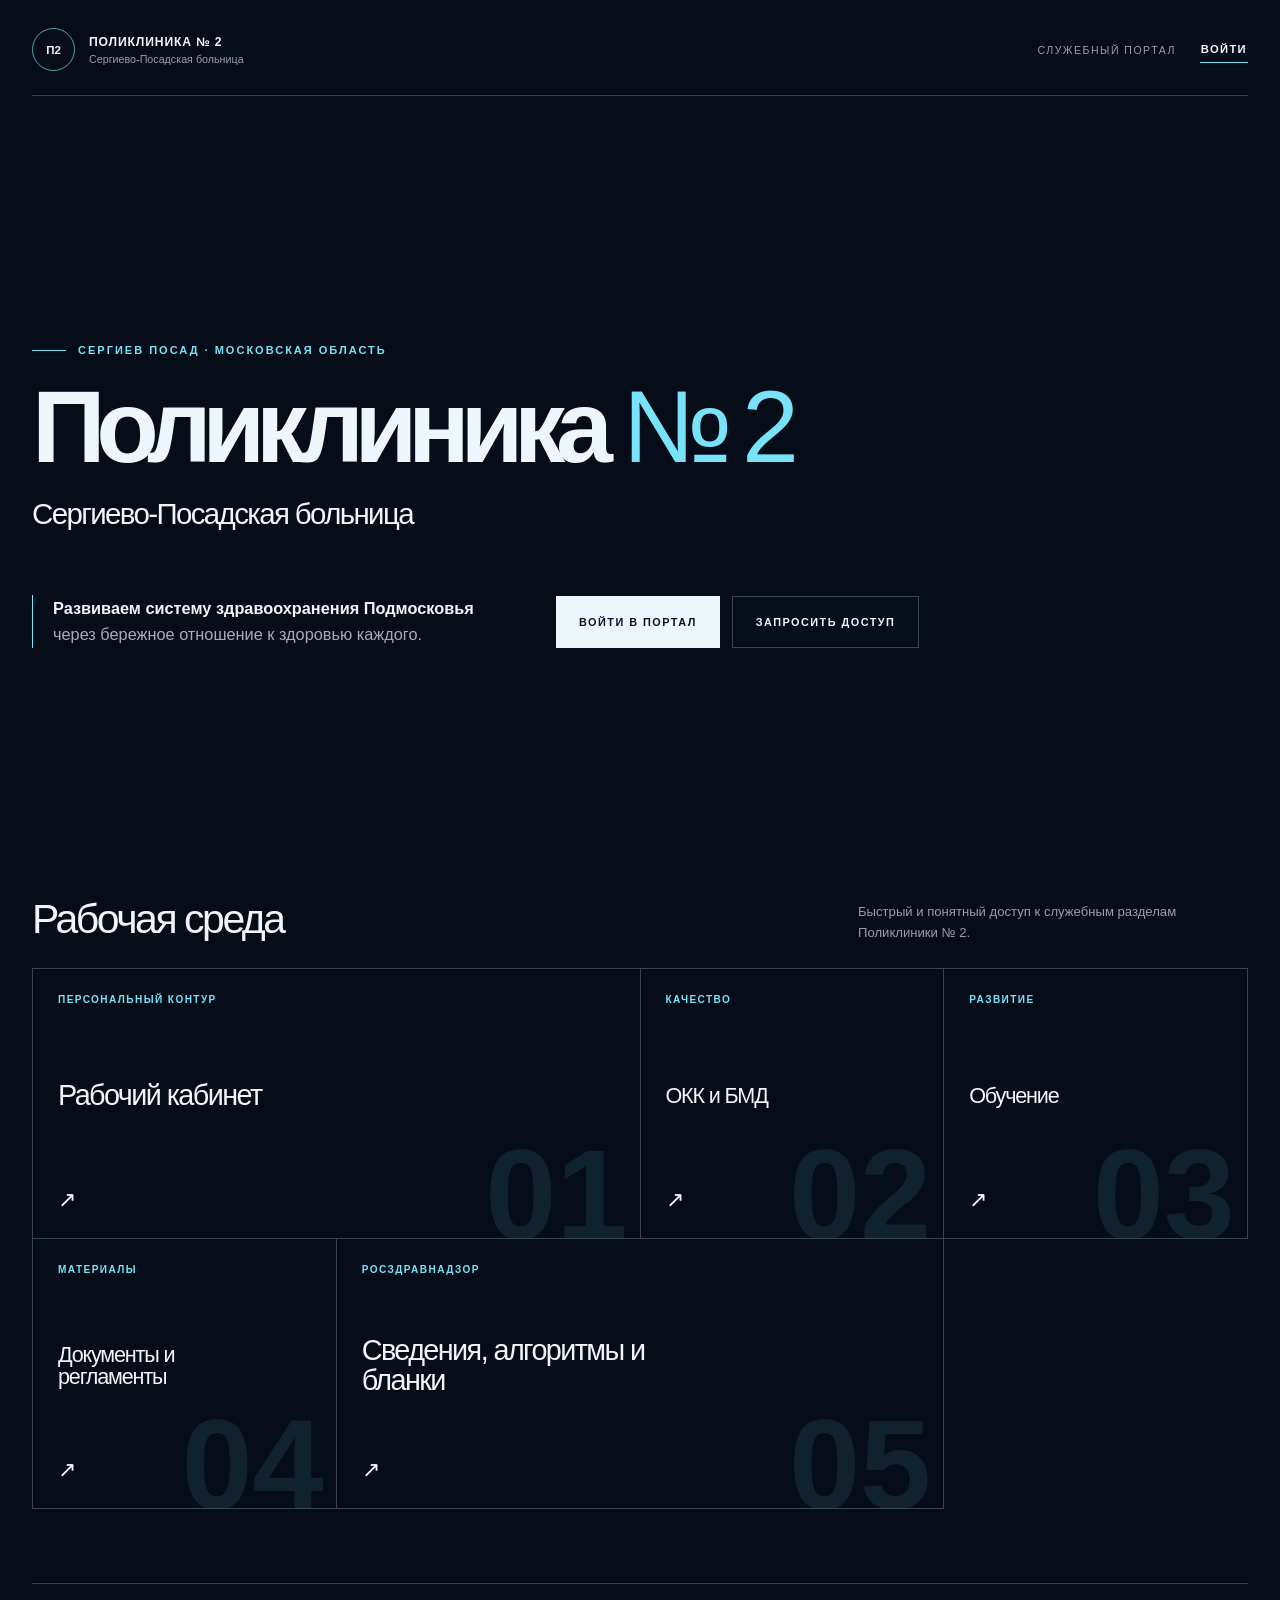
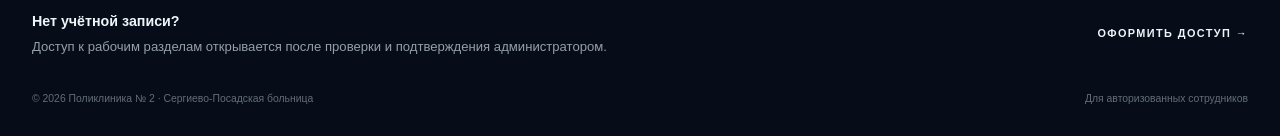
==== commit 3c5de3c5: "Обновить загрузку оформления главной" ====
--- a/index.html
+++ b/index.html
@@ -12,7 +12,7 @@
   <link rel="preconnect" href="https://fonts.googleapis.com">
   <link rel="preconnect" href="https://fonts.gstatic.com" crossorigin>
   <link href="https://fonts.googleapis.com/css2?family=Inter:wght@400;500;600;700;800&display=swap" rel="stylesheet">
-  <link rel="stylesheet" href="assets/portal-2026.css">
+  <link rel="stylesheet" href="assets/portal-2026.css?v=2">
 </head>
 <body>
   <div class="fallback-bg" aria-hidden="true"></div>
--- a/assets/portal-2026.css
+++ b/assets/portal-2026.css
@@ -1 +1,8 @@
 :root{--ink:#070d18;--paper:#edf7fb;--mist:rgba(232,247,252,.69);--line:rgba(214,245,255,.24);--soft:rgba(225,244,250,.64);--cyan:#78e3f8;--navy:#071424}*{box-sizing:border-box}html,body{margin:0;background:var(--ink)}body{min-width:320px;color:var(--paper);font-family:Inter,Arial,sans-serif;overflow-x:hidden}.fallback-bg,.video-bg,.video-overlay{position:fixed;inset:0;width:100%;height:100%;pointer-events:none}.fallback-bg{z-index:-4;background:#07101c}.video-bg{z-index:-3;object-fit:cover;filter:saturate(.78) contrast(1.05) brightness(.7)}.video-overlay{z-index:-2;background:linear-gradient(90deg,rgba(5,12,23,.92) 0%,rgba(5,12,23,.66) 46%,rgba(5,12,23,.78) 100%),linear-gradient(180deg,rgba(3,9,18,.45),rgba(3,9,18,.84))}.page{position:relative;z-index:1;width:min(1440px,calc(100% - 64px));margin:0 auto;padding:28px 0 30px}.masthead{display:flex;align-items:center;justify-content:space-between;padding-bottom:24px;border-bottom:1px solid var(--line)}.identity{display:flex;align-items:center;gap:14px;color:var(--paper);text-decoration:none;pointer-events:none}.monogram{display:grid;place-items:center;width:43px;height:43px;border:1px solid rgba(120,227,248,.68);border-radius:50%;font-size:.72rem;font-weight:800}.identity-text{display:grid;gap:4px}.identity-text strong{font-size:.76rem;letter-spacing:.07em;text-transform:uppercase}.identity-text small{color:var(--soft);font-size:.67rem}.header-actions{display:flex;align-items:center;gap:24px}.header-actions span{color:var(--soft);font-size:.66rem;letter-spacing:.14em;text-transform:uppercase}.sign-in{border-bottom:1px solid var(--cyan);padding:7px 1px;color:var(--paper);font-size:.7rem;font-weight:700;letter-spacing:.12em;text-decoration:none;text-transform:uppercase}.sign-in:hover{color:var(--cyan)}.intro{display:grid;min-height:calc(100vh - 104px);align-content:center;padding:78px 0 74px}.eyebrow{display:flex;align-items:center;gap:12px;margin:0 0 30px;color:var(--cyan);font-size:.69rem;font-weight:700;letter-spacing:.18em;text-transform:uppercase}.eyebrow:before{content:"";width:34px;height:1px;background:currentColor}.hero-title{max-width:1040px;margin:0;font-size:clamp(4rem,9.8vw,9.3rem);font-weight:600;letter-spacing:-.092em;line-height:.81}.hero-title .line{display:block}.hero-title .number{color:var(--cyan);font-weight:500}.hero-title .hospital{display:block;margin-top:30px;font-size:clamp(1.35rem,2.3vw,2.25rem);font-weight:400;letter-spacing:-.055em;line-height:1}.hero-footer{display:grid;grid-template-columns:minmax(280px,470px) 1fr;gap:54px;align-items:end;margin-top:66px}.purpose{margin:0;padding-left:20px;border-left:1px solid var(--cyan);color:var(--mist);font-size:1.02rem;line-height:1.62}.purpose b{color:var(--paper)}.intro-actions{display:flex;flex-wrap:wrap;gap:12px}.primary,.secondary{display:inline-flex;min-height:52px;align-items:center;justify-content:center;padding:0 23px;font-size:.68rem;font-weight:800;letter-spacing:.135em;text-decoration:none;text-transform:uppercase}.primary{background:var(--paper);color:var(--navy)}.primary:hover{background:var(--cyan)}.secondary{border:1px solid var(--line);color:var(--paper);background:rgba(7,20,36,.28)}.secondary:hover{background:rgba(240,252,255,.1)}.workspace{padding:4px 0 74px}.workspace-top{display:flex;align-items:end;justify-content:space-between;gap:28px;margin-bottom:25px}.workspace-top h2{margin:0;font-size:clamp(1.75rem,3.2vw,3rem);font-weight:500;letter-spacing:-.06em}.workspace-top p{max-width:390px;margin:0;color:var(--soft);font-size:.82rem;line-height:1.6}.route-grid{display:grid;grid-template-columns:repeat(4,1fr);border-top:1px solid var(--line);border-left:1px solid var(--line)}.route{position:relative;display:flex;min-height:270px;flex-direction:column;justify-content:space-between;overflow:hidden;padding:25px;border-right:1px solid var(--line);border-bottom:1px solid var(--line);background:rgba(4,15,29,.3);color:var(--paper);text-decoration:none}.route:before{content:attr(data-index);position:absolute;right:12px;bottom:-30px;color:rgba(120,227,248,.1);font-size:8rem;font-weight:600}.route:hover{background:rgba(16,49,70,.55)}.route-type{position:relative;color:var(--cyan);font-size:.63rem;font-weight:700;letter-spacing:.14em;text-transform:uppercase}.route h3{position:relative;max-width:200px;margin:0;font-size:1.35rem;font-weight:500;letter-spacing:-.055em;line-height:1.04}.route-arrow{position:relative;font-size:1.35rem}.route--wide{grid-column:span 2}.route--wide h3{max-width:290px;font-size:1.8rem}.support{display:grid;grid-template-columns:1fr auto;gap:30px;align-items:center;padding:26px 0 0;border-top:1px solid var(--line)}.support p{margin:0;color:var(--soft);font-size:.82rem;line-height:1.6}.support strong{display:block;margin-bottom:3px;color:var(--paper);font-size:.89rem}.support a{color:var(--paper);font-size:.68rem;font-weight:700;letter-spacing:.13em;text-decoration:none;text-transform:uppercase}.support a:hover{color:var(--cyan)}.footer{display:flex;justify-content:space-between;gap:20px;padding-top:34px;color:rgba(225,244,250,.42);font-size:.65rem;line-height:1.5}@media(max-width:880px){.page{width:min(100% - 40px,1440px)}.intro{min-height:auto;padding:100px 0 70px}.hero-footer{grid-template-columns:1fr;margin-top:50px;gap:32px}.route-grid{grid-template-columns:repeat(2,1fr)}.route--wide{grid-column:span 1}.route--wide h3{font-size:1.35rem}.route{min-height:220px}}@media(max-width:560px){.page{width:min(100% - 28px,1440px);padding-top:18px}.masthead{padding-bottom:17px}.header-actions span{display:none}.header-actions{gap:0}.identity-text small{max-width:175px;white-space:nowrap;overflow:hidden;text-overflow:ellipsis}.intro{padding:74px 0 58px}.eyebrow{margin-bottom:22px}.hero-title{font-size:clamp(3.1rem,15vw,5.4rem);line-height:.84}.hero-title .hospital{margin-top:22px;font-size:1.25rem}.purpose{font-size:.92rem}.workspace{padding-bottom:52px}.workspace-top{display:block}.workspace-top p{margin-top:14px}.route-grid{grid-template-columns:1fr}.route,.route--wide{min-height:174px}.support{grid-template-columns:1fr;gap:18px}.footer{flex-direction:column;padding-top:26px}.video-bg{object-position:58% center}}
+
+/* Финальная настройка главного экрана */
+.hero-title{max-width:none;font-size:clamp(3.8rem,8vw,8.1rem)}
+.hero-title .line{white-space:nowrap}
+.video-bg{filter:saturate(.9) contrast(1.05) brightness(.92)}
+.video-overlay{background:linear-gradient(90deg,rgba(5,12,23,.76) 0%,rgba(5,12,23,.42) 49%,rgba(5,12,23,.67) 100%),linear-gradient(180deg,rgba(3,9,18,.28),rgba(3,9,18,.68))}
+@media(max-width:560px){.hero-title .line{white-space:normal}}
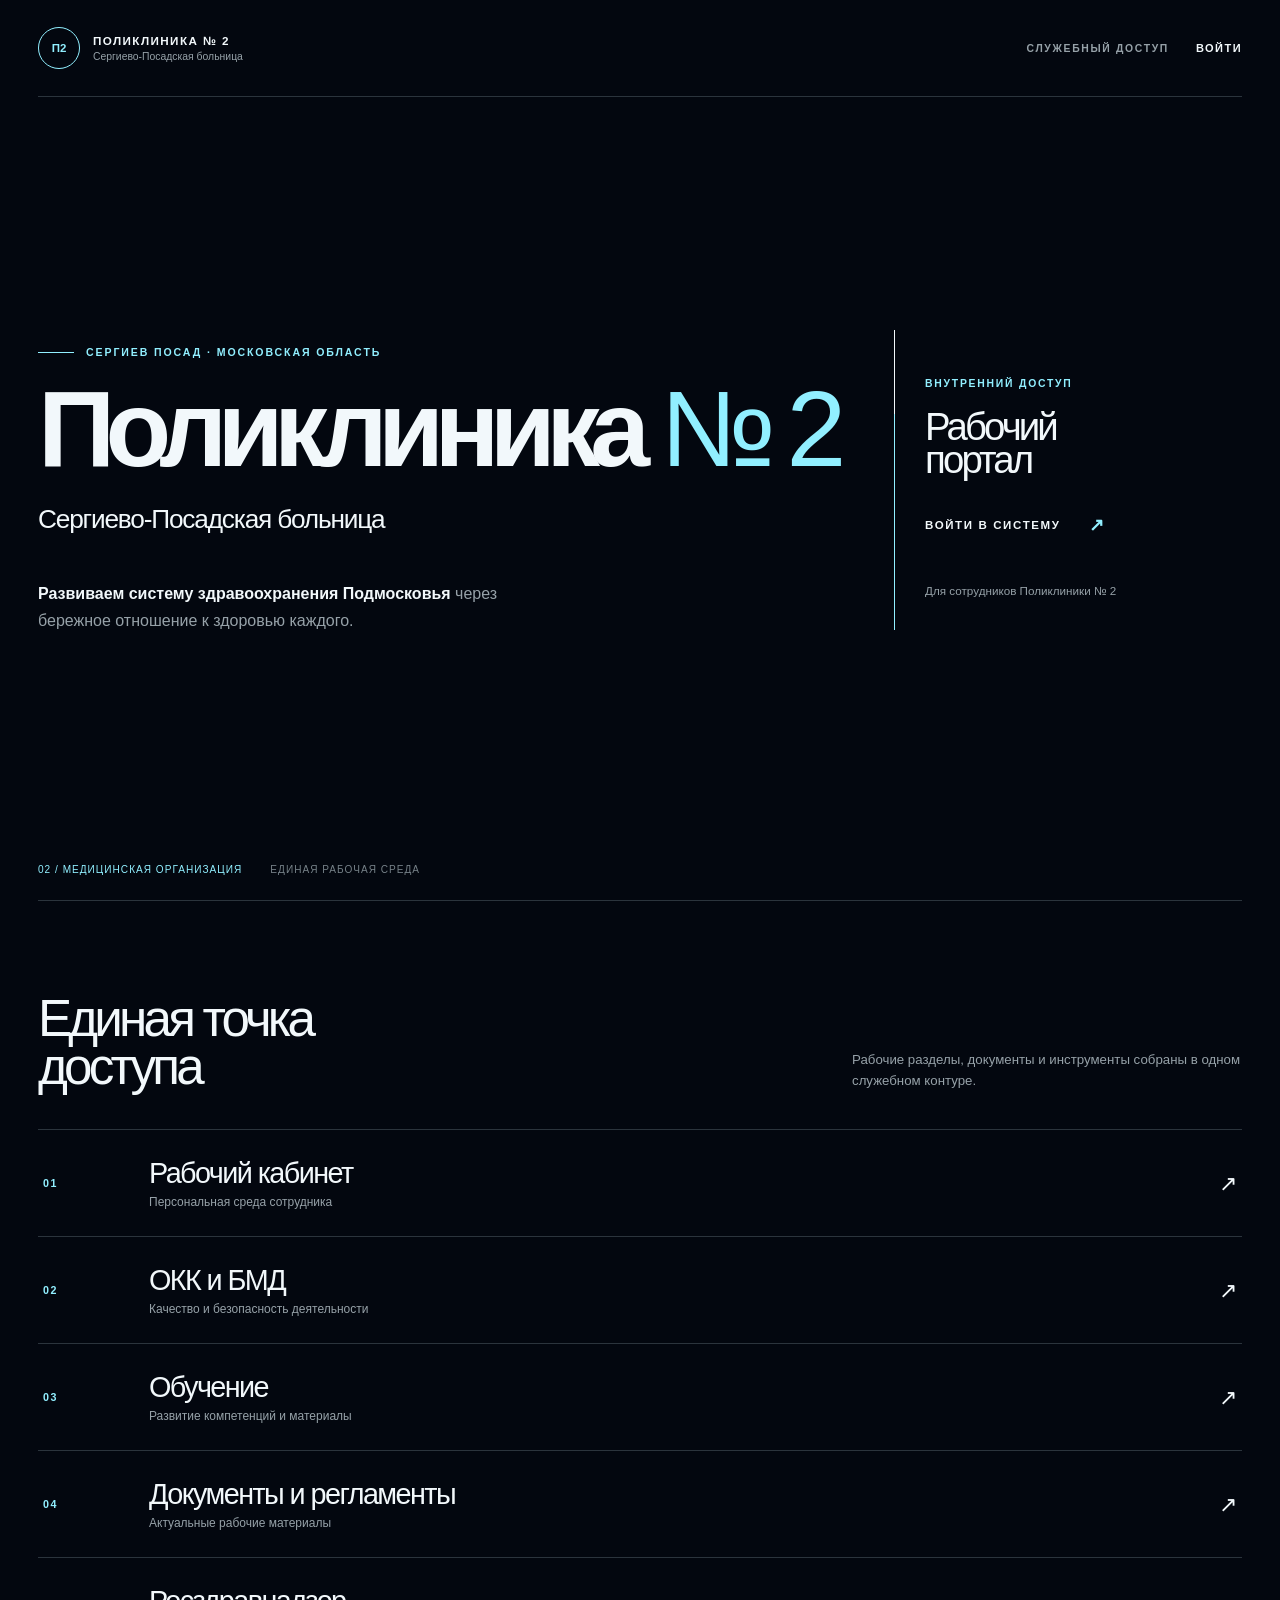
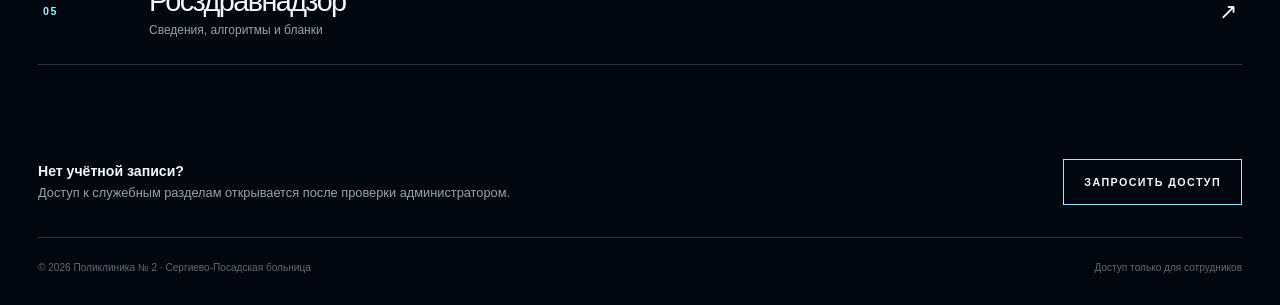
==== commit f41c251f: "Полностью изменить визуальный язык главной Updated the structure and content of the index.html file," ====
--- a/index.html
+++ b/index.html
@@ -12,42 +12,41 @@
   <link rel="preconnect" href="https://fonts.googleapis.com">
   <link rel="preconnect" href="https://fonts.gstatic.com" crossorigin>
   <link href="https://fonts.googleapis.com/css2?family=Inter:wght@400;500;600;700;800&display=swap" rel="stylesheet">
-  <link rel="stylesheet" href="assets/portal-2026.css?v=2">
+  <link rel="stylesheet" href="assets/launch-atelier.css?v=1">
 </head>
 <body>
   <div class="fallback-bg" aria-hidden="true"></div>
   <video autoplay loop muted playsinline preload="metadata" class="video-bg" aria-hidden="true"><source src="assets/media/bg-dna.mp4" type="video/mp4"></video>
   <div class="video-overlay" aria-hidden="true"></div>
   <div class="page">
-    <header class="masthead">
-      <div class="identity" aria-label="Поликлиника № 2 Сергиево-Посадской больницы">
-        <span class="monogram">П2</span>
-        <span class="identity-text"><strong>Поликлиника № 2</strong><small>Сергиево-Посадская больница</small></span>
-      </div>
-      <div class="header-actions"><span>Служебный портал</span><a class="sign-in" href="login.html">Войти</a></div>
+    <header class="site-header">
+      <div class="identity" aria-label="Поликлиника № 2 Сергиево-Посадской больницы"><span class="mark">П2</span><span><b>Поликлиника № 2</b><small>Сергиево-Посадская больница</small></span></div>
+      <nav class="header-nav" aria-label="Основная навигация"><span>Служебный доступ</span><a href="login.html">Войти</a></nav>
     </header>
     <main>
-      <section class="intro" aria-labelledby="portal-title">
-        <p class="eyebrow">Сергиев Посад · Московская область</p>
-        <h1 class="hero-title" id="portal-title"><span class="line">Поликлиника <span class="number">№ 2</span></span><span class="hospital">Сергиево-Посадская больница</span></h1>
-        <div class="hero-footer">
-          <p class="purpose"><b>Развиваем систему здравоохранения Подмосковья</b> через бережное отношение к здоровью каждого.</p>
-          <div class="intro-actions"><a class="primary" href="login.html">Войти в портал</a><a class="secondary" href="register.html">Запросить доступ</a></div>
+      <section class="hero" aria-labelledby="main-title">
+        <div class="hero-copy">
+          <p class="locator">Сергиев Посад · Московская область</p>
+          <h1 id="main-title">Поликлиника <span>№ 2</span></h1>
+          <span class="hospital">Сергиево-Посадская больница</span>
+          <p class="statement"><b>Развиваем систему здравоохранения Подмосковья</b> через бережное отношение к здоровью каждого.</p>
+        </div>
+        <aside class="portal-door" aria-label="Вход в портал"><p>Внутренний доступ</p><h2>Рабочий<br>портал</h2><a href="login.html">Войти в систему</a><small>Для сотрудников Поликлиники № 2</small></aside>
+        <div class="hero-meta"><span>02 / Медицинская организация</span><span>Единая рабочая среда</span></div>
+      </section>
+      <section class="routes" aria-labelledby="routes-title">
+        <div class="routes-intro"><h2 id="routes-title">Единая точка<br>доступа</h2><p>Рабочие разделы, документы и инструменты собраны в одном служебном контуре.</p></div>
+        <div class="route-list">
+          <a class="route" href="dashboard.html"><span class="route-no">01</span><span><h3>Рабочий кабинет</h3><p>Персональная среда сотрудника</p></span><span class="route-arrow">↗</span></a>
+          <a class="route" href="quality.html"><span class="route-no">02</span><span><h3>ОКК и БМД</h3><p>Качество и безопасность деятельности</p></span><span class="route-arrow">↗</span></a>
+          <a class="route" href="training.html"><span class="route-no">03</span><span><h3>Обучение</h3><p>Развитие компетенций и материалы</p></span><span class="route-arrow">↗</span></a>
+          <a class="route" href="login.html"><span class="route-no">04</span><span><h3>Документы и регламенты</h3><p>Актуальные рабочие материалы</p></span><span class="route-arrow">↗</span></a>
+          <a class="route" href="login.html"><span class="route-no">05</span><span><h3>Росздравнадзор</h3><p>Сведения, алгоритмы и бланки</p></span><span class="route-arrow">↗</span></a>
         </div>
       </section>
-      <section class="workspace" aria-labelledby="workspace-title">
-        <div class="workspace-top"><h2 id="workspace-title">Рабочая среда</h2><p>Быстрый и понятный доступ к служебным разделам Поликлиники № 2.</p></div>
-        <div class="route-grid">
-          <a class="route route--wide" data-index="01" href="dashboard.html"><span class="route-type">Персональный контур</span><h3>Рабочий кабинет</h3><span class="route-arrow">↗</span></a>
-          <a class="route" data-index="02" href="quality.html"><span class="route-type">Качество</span><h3>ОКК и БМД</h3><span class="route-arrow">↗</span></a>
-          <a class="route" data-index="03" href="training.html"><span class="route-type">Развитие</span><h3>Обучение</h3><span class="route-arrow">↗</span></a>
-          <a class="route" data-index="04" href="login.html"><span class="route-type">Материалы</span><h3>Документы и регламенты</h3><span class="route-arrow">↗</span></a>
-          <a class="route route--wide" data-index="05" href="login.html"><span class="route-type">Росздравнадзор</span><h3>Сведения, алгоритмы и бланки</h3><span class="route-arrow">↗</span></a>
-        </div>
-      </section>
-      <section class="support" aria-label="Запрос доступа"><p><strong>Нет учётной записи?</strong>Доступ к рабочим разделам открывается после проверки и подтверждения администратором.</p><a href="register.html">Оформить доступ →</a></section>
+      <section class="access" aria-label="Запрос доступа"><p><b>Нет учётной записи?</b>Доступ к служебным разделам открывается после проверки администратором.</p><a href="register.html">Запросить доступ</a></section>
     </main>
-    <footer class="footer"><span>© 2026 Поликлиника № 2 · Сергиево-Посадская больница</span><span>Для авторизованных сотрудников</span></footer>
+    <footer class="footer"><span>© 2026 Поликлиника № 2 · Сергиево-Посадская больница</span><span>Доступ только для сотрудников</span></footer>
   </div>
 </body>
 </html>
--- a/assets/launch-atelier.css
+++ b/assets/launch-atelier.css
@@ -0,0 +1 @@
+:root{--ink:#03070f;--deep:#071827;--paper:#f2f8fb;--muted:rgba(226,241,247,.66);--line:rgba(219,244,255,.19);--aqua:#91efff;--blue:#5db4ff}*{box-sizing:border-box}html{background:var(--ink)}body{margin:0;min-width:320px;background:var(--ink);color:var(--paper);font-family:Inter,Arial,sans-serif;overflow-x:hidden}.fallback-bg,.video-bg,.video-overlay{position:fixed;inset:0;width:100%;height:100%;pointer-events:none}.fallback-bg{z-index:-5;background:#03070f}.video-bg{z-index:-4;object-fit:cover;object-position:50% 48%;opacity:.84;filter:saturate(1.28) contrast(1.13) brightness(.9);transform:scale(1.035)}.video-overlay{z-index:-3;background:radial-gradient(ellipse 65% 55% at 68% 42%,rgba(19,87,121,.12),transparent 70%),linear-gradient(90deg,rgba(3,7,15,.93) 0%,rgba(3,7,15,.61) 47%,rgba(3,7,15,.8) 100%),linear-gradient(180deg,rgba(3,7,15,.3),rgba(3,7,15,.76))}.page{position:relative;z-index:1;width:min(1500px,calc(100% - 76px));margin:0 auto}.site-header{display:flex;align-items:center;justify-content:space-between;padding:27px 0;border-bottom:1px solid var(--line)}.identity{display:flex;align-items:center;gap:13px}.mark{display:grid;place-items:center;width:42px;height:42px;border-radius:50%;border:1px solid var(--aqua);color:var(--aqua);font-size:.72rem;font-weight:800}.identity b{display:block;font-size:.73rem;letter-spacing:.12em;text-transform:uppercase}.identity small{display:block;margin-top:4px;color:var(--muted);font-size:.65rem}.header-nav{display:flex;align-items:center;gap:27px}.header-nav span{color:var(--muted);font-size:.65rem;font-weight:700;letter-spacing:.16em;text-transform:uppercase}.header-nav a{color:var(--paper);font-size:.69rem;font-weight:800;letter-spacing:.13em;text-decoration:none;text-transform:uppercase}.header-nav a:hover{color:var(--aqua)}.hero{position:relative;display:grid;grid-template-columns:minmax(0,1.4fr) minmax(270px,.6fr);gap:44px;min-height:calc(100vh - 96px);align-items:center;padding:70px 0 88px}.hero:after{content:"";position:absolute;left:0;right:0;bottom:0;height:1px;background:var(--line)}.hero-copy{position:relative;z-index:2}.locator{display:flex;align-items:center;gap:12px;margin:0 0 30px;color:var(--aqua);font-size:.66rem;font-weight:800;letter-spacing:.18em;text-transform:uppercase}.locator:before{content:"";width:36px;height:1px;background:currentColor}.hero h1{max-width:1060px;margin:0;color:var(--paper);font-size:clamp(3.9rem,8.4vw,8.7rem);font-weight:600;letter-spacing:-.09em;line-height:.78}.hero h1 span{color:var(--aqua);white-space:nowrap;font-weight:500}.hospital{display:block;margin-top:33px;color:var(--paper);font-size:clamp(1.25rem,2.05vw,2rem);font-weight:400;letter-spacing:-.045em;line-height:1.08}.statement{max-width:530px;margin:48px 0 0;color:var(--muted);font-size:1rem;line-height:1.65}.statement b{color:var(--paper);font-weight:600}.portal-door{position:relative;z-index:2;align-self:center;padding:28px 0 30px 30px;border-left:1px solid var(--aqua)}.portal-door:before{content:"";position:absolute;left:-1px;top:-20px;width:1px;height:84px;background:var(--paper)}.portal-door p{margin:0;color:var(--aqua);font-size:.65rem;font-weight:800;letter-spacing:.17em;text-transform:uppercase}.portal-door h2{margin:21px 0 38px;font-size:clamp(2rem,3vw,3rem);font-weight:500;letter-spacing:-.075em;line-height:.86}.portal-door a{display:inline-flex;align-items:center;gap:28px;color:var(--paper);font-size:.72rem;font-weight:800;letter-spacing:.14em;text-decoration:none;text-transform:uppercase}.portal-door a:after{content:"↗";font-size:1.12rem;color:var(--aqua)}.portal-door small{display:block;max-width:225px;margin-top:46px;color:var(--muted);font-size:.73rem;line-height:1.55}.hero-meta{position:absolute;bottom:26px;left:0;display:flex;gap:28px;color:rgba(224,242,248,.52);font-size:.63rem;letter-spacing:.1em;text-transform:uppercase}.hero-meta span:first-child{color:var(--aqua)}.routes{padding:94px 0 42px}.routes-intro{display:grid;grid-template-columns:1fr minmax(250px,390px);gap:40px;margin-bottom:38px}.routes-intro h2{margin:0;font-size:clamp(2rem,4vw,3.9rem);font-weight:500;letter-spacing:-.075em;line-height:.94}.routes-intro p{align-self:end;margin:0;color:var(--muted);font-size:.83rem;line-height:1.6}.route-list{border-top:1px solid var(--line)}.route{display:grid;grid-template-columns:80px 1fr auto;gap:26px;align-items:center;padding:27px 5px;border-bottom:1px solid var(--line);color:var(--paper);text-decoration:none;transition:padding .24s ease,color .24s ease}.route:hover{padding-left:18px;color:var(--aqua)}.route-no{color:var(--aqua);font-size:.67rem;font-weight:800;letter-spacing:.15em}.route h3{margin:0;font-size:clamp(1.3rem,2.25vw,2rem);font-weight:500;letter-spacing:-.055em}.route p{margin:5px 0 0;color:var(--muted);font-size:.75rem}.route-arrow{font-size:1.4rem}.access{display:flex;justify-content:space-between;gap:24px;align-items:center;padding:52px 0 32px}.access p{margin:0;color:var(--muted);font-size:.8rem;line-height:1.55}.access b{display:block;color:var(--paper);font-size:.88rem}.access a{padding:16px 20px;border:1px solid var(--aqua);color:var(--paper);font-size:.67rem;font-weight:800;letter-spacing:.13em;text-decoration:none;text-transform:uppercase}.access a:hover{background:var(--aqua);color:var(--ink)}.footer{display:flex;justify-content:space-between;gap:20px;padding:24px 0 32px;border-top:1px solid var(--line);color:rgba(224,242,248,.42);font-size:.63rem}@media(max-width:800px){.page{width:min(100% - 40px,1500px)}.hero{grid-template-columns:1fr;min-height:auto;padding:100px 0 96px}.portal-door{width:min(100%,410px);margin-top:10px}.hero-meta{position:static;margin-top:66px}.routes{padding-top:70px}.routes-intro{grid-template-columns:1fr;gap:18px}}@media(max-width:560px){.page{width:min(100% - 28px,1500px)}.site-header{padding:18px 0}.header-nav span{display:none}.hero{padding:77px 0 68px}.locator{margin-bottom:23px}.hero h1{font-size:clamp(3.15rem,15vw,5.5rem);line-height:.82}.hospital{margin-top:22px;font-size:1.24rem}.statement{margin-top:34px;font-size:.92rem}.portal-door{padding-left:22px}.portal-door h2{margin-bottom:28px}.hero-meta{display:grid;gap:9px;margin-top:48px}.routes{padding-top:55px}.route{grid-template-columns:42px 1fr auto;gap:12px;padding:22px 0}.route h3{font-size:1.28rem}.route p{display:none}.access{align-items:flex-start;flex-direction:column;padding:38px 0 25px}.footer{flex-direction:column;padding-bottom:25px}}
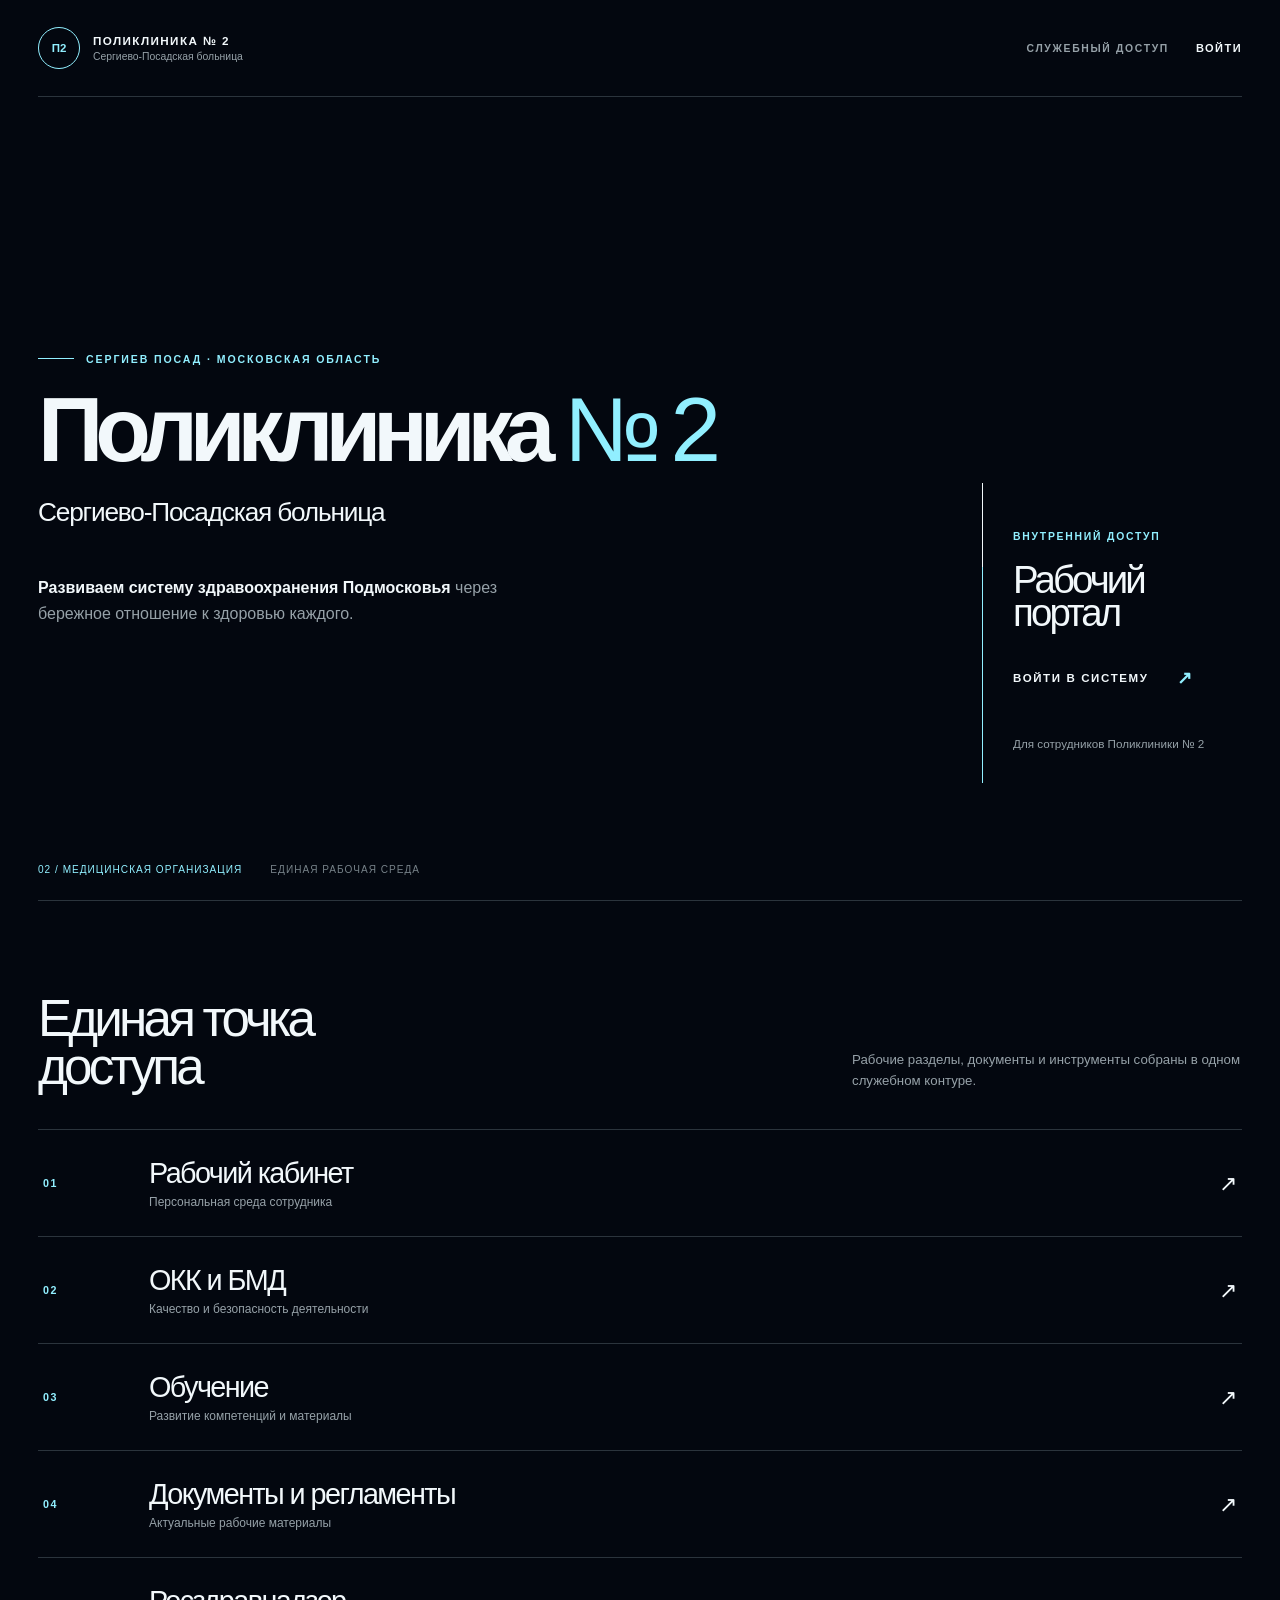
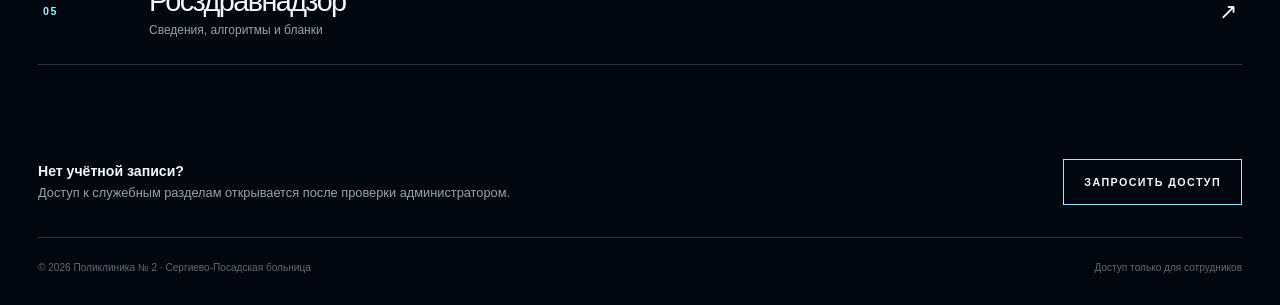
==== commit 7236a9ee: "Обновить загрузку финальной композиции" ====
--- a/index.html
+++ b/index.html
@@ -12,7 +12,7 @@
   <link rel="preconnect" href="https://fonts.googleapis.com">
   <link rel="preconnect" href="https://fonts.gstatic.com" crossorigin>
   <link href="https://fonts.googleapis.com/css2?family=Inter:wght@400;500;600;700;800&display=swap" rel="stylesheet">
-  <link rel="stylesheet" href="assets/launch-atelier.css?v=1">
+  <link rel="stylesheet" href="assets/launch-atelier.css?v=2">
 </head>
 <body>
   <div class="fallback-bg" aria-hidden="true"></div>
--- a/assets/launch-atelier.css
+++ b/assets/launch-atelier.css
@@ -1 +1,9 @@
 :root{--ink:#03070f;--deep:#071827;--paper:#f2f8fb;--muted:rgba(226,241,247,.66);--line:rgba(219,244,255,.19);--aqua:#91efff;--blue:#5db4ff}*{box-sizing:border-box}html{background:var(--ink)}body{margin:0;min-width:320px;background:var(--ink);color:var(--paper);font-family:Inter,Arial,sans-serif;overflow-x:hidden}.fallback-bg,.video-bg,.video-overlay{position:fixed;inset:0;width:100%;height:100%;pointer-events:none}.fallback-bg{z-index:-5;background:#03070f}.video-bg{z-index:-4;object-fit:cover;object-position:50% 48%;opacity:.84;filter:saturate(1.28) contrast(1.13) brightness(.9);transform:scale(1.035)}.video-overlay{z-index:-3;background:radial-gradient(ellipse 65% 55% at 68% 42%,rgba(19,87,121,.12),transparent 70%),linear-gradient(90deg,rgba(3,7,15,.93) 0%,rgba(3,7,15,.61) 47%,rgba(3,7,15,.8) 100%),linear-gradient(180deg,rgba(3,7,15,.3),rgba(3,7,15,.76))}.page{position:relative;z-index:1;width:min(1500px,calc(100% - 76px));margin:0 auto}.site-header{display:flex;align-items:center;justify-content:space-between;padding:27px 0;border-bottom:1px solid var(--line)}.identity{display:flex;align-items:center;gap:13px}.mark{display:grid;place-items:center;width:42px;height:42px;border-radius:50%;border:1px solid var(--aqua);color:var(--aqua);font-size:.72rem;font-weight:800}.identity b{display:block;font-size:.73rem;letter-spacing:.12em;text-transform:uppercase}.identity small{display:block;margin-top:4px;color:var(--muted);font-size:.65rem}.header-nav{display:flex;align-items:center;gap:27px}.header-nav span{color:var(--muted);font-size:.65rem;font-weight:700;letter-spacing:.16em;text-transform:uppercase}.header-nav a{color:var(--paper);font-size:.69rem;font-weight:800;letter-spacing:.13em;text-decoration:none;text-transform:uppercase}.header-nav a:hover{color:var(--aqua)}.hero{position:relative;display:grid;grid-template-columns:minmax(0,1.4fr) minmax(270px,.6fr);gap:44px;min-height:calc(100vh - 96px);align-items:center;padding:70px 0 88px}.hero:after{content:"";position:absolute;left:0;right:0;bottom:0;height:1px;background:var(--line)}.hero-copy{position:relative;z-index:2}.locator{display:flex;align-items:center;gap:12px;margin:0 0 30px;color:var(--aqua);font-size:.66rem;font-weight:800;letter-spacing:.18em;text-transform:uppercase}.locator:before{content:"";width:36px;height:1px;background:currentColor}.hero h1{max-width:1060px;margin:0;color:var(--paper);font-size:clamp(3.9rem,8.4vw,8.7rem);font-weight:600;letter-spacing:-.09em;line-height:.78}.hero h1 span{color:var(--aqua);white-space:nowrap;font-weight:500}.hospital{display:block;margin-top:33px;color:var(--paper);font-size:clamp(1.25rem,2.05vw,2rem);font-weight:400;letter-spacing:-.045em;line-height:1.08}.statement{max-width:530px;margin:48px 0 0;color:var(--muted);font-size:1rem;line-height:1.65}.statement b{color:var(--paper);font-weight:600}.portal-door{position:relative;z-index:2;align-self:center;padding:28px 0 30px 30px;border-left:1px solid var(--aqua)}.portal-door:before{content:"";position:absolute;left:-1px;top:-20px;width:1px;height:84px;background:var(--paper)}.portal-door p{margin:0;color:var(--aqua);font-size:.65rem;font-weight:800;letter-spacing:.17em;text-transform:uppercase}.portal-door h2{margin:21px 0 38px;font-size:clamp(2rem,3vw,3rem);font-weight:500;letter-spacing:-.075em;line-height:.86}.portal-door a{display:inline-flex;align-items:center;gap:28px;color:var(--paper);font-size:.72rem;font-weight:800;letter-spacing:.14em;text-decoration:none;text-transform:uppercase}.portal-door a:after{content:"↗";font-size:1.12rem;color:var(--aqua)}.portal-door small{display:block;max-width:225px;margin-top:46px;color:var(--muted);font-size:.73rem;line-height:1.55}.hero-meta{position:absolute;bottom:26px;left:0;display:flex;gap:28px;color:rgba(224,242,248,.52);font-size:.63rem;letter-spacing:.1em;text-transform:uppercase}.hero-meta span:first-child{color:var(--aqua)}.routes{padding:94px 0 42px}.routes-intro{display:grid;grid-template-columns:1fr minmax(250px,390px);gap:40px;margin-bottom:38px}.routes-intro h2{margin:0;font-size:clamp(2rem,4vw,3.9rem);font-weight:500;letter-spacing:-.075em;line-height:.94}.routes-intro p{align-self:end;margin:0;color:var(--muted);font-size:.83rem;line-height:1.6}.route-list{border-top:1px solid var(--line)}.route{display:grid;grid-template-columns:80px 1fr auto;gap:26px;align-items:center;padding:27px 5px;border-bottom:1px solid var(--line);color:var(--paper);text-decoration:none;transition:padding .24s ease,color .24s ease}.route:hover{padding-left:18px;color:var(--aqua)}.route-no{color:var(--aqua);font-size:.67rem;font-weight:800;letter-spacing:.15em}.route h3{margin:0;font-size:clamp(1.3rem,2.25vw,2rem);font-weight:500;letter-spacing:-.055em}.route p{margin:5px 0 0;color:var(--muted);font-size:.75rem}.route-arrow{font-size:1.4rem}.access{display:flex;justify-content:space-between;gap:24px;align-items:center;padding:52px 0 32px}.access p{margin:0;color:var(--muted);font-size:.8rem;line-height:1.55}.access b{display:block;color:var(--paper);font-size:.88rem}.access a{padding:16px 20px;border:1px solid var(--aqua);color:var(--paper);font-size:.67rem;font-weight:800;letter-spacing:.13em;text-decoration:none;text-transform:uppercase}.access a:hover{background:var(--aqua);color:var(--ink)}.footer{display:flex;justify-content:space-between;gap:20px;padding:24px 0 32px;border-top:1px solid var(--line);color:rgba(224,242,248,.42);font-size:.63rem}@media(max-width:800px){.page{width:min(100% - 40px,1500px)}.hero{grid-template-columns:1fr;min-height:auto;padding:100px 0 96px}.portal-door{width:min(100%,410px);margin-top:10px}.hero-meta{position:static;margin-top:66px}.routes{padding-top:70px}.routes-intro{grid-template-columns:1fr;gap:18px}}@media(max-width:560px){.page{width:min(100% - 28px,1500px)}.site-header{padding:18px 0}.header-nav span{display:none}.hero{padding:77px 0 68px}.locator{margin-bottom:23px}.hero h1{font-size:clamp(3.15rem,15vw,5.5rem);line-height:.82}.hospital{margin-top:22px;font-size:1.24rem}.statement{margin-top:34px;font-size:.92rem}.portal-door{padding-left:22px}.portal-door h2{margin-bottom:28px}.hero-meta{display:grid;gap:9px;margin-top:48px}.routes{padding-top:55px}.route{grid-template-columns:42px 1fr auto;gap:12px;padding:22px 0}.route h3{font-size:1.28rem}.route p{display:none}.access{align-items:flex-start;flex-direction:column;padding:38px 0 25px}.footer{flex-direction:column;padding-bottom:25px}}
+
+/* Компонование для широкого первого экрана */
+.hero{grid-template-columns:1fr}
+.hero h1{max-width:none;white-space:nowrap;font-size:clamp(3.7rem,7.1vw,7.7rem)}
+.portal-door{position:absolute;right:0;bottom:118px;width:260px;background:linear-gradient(90deg,rgba(3,7,15,.08),rgba(3,7,15,.43))}
+.video-bg{opacity:1;filter:saturate(1.65) contrast(1.3) brightness(1.18);mix-blend-mode:screen}
+.video-overlay{background:radial-gradient(ellipse 62% 70% at 72% 44%,rgba(40,151,190,.07),transparent 70%),linear-gradient(90deg,rgba(3,7,15,.72) 0%,rgba(3,7,15,.22) 52%,rgba(3,7,15,.56) 100%),linear-gradient(180deg,rgba(3,7,15,.18),rgba(3,7,15,.59))}
+@media(max-width:800px){.hero{grid-template-columns:1fr}.portal-door{position:relative;right:auto;bottom:auto;background:transparent}.hero h1{white-space:normal;font-size:clamp(3.15rem,12vw,6rem)}}
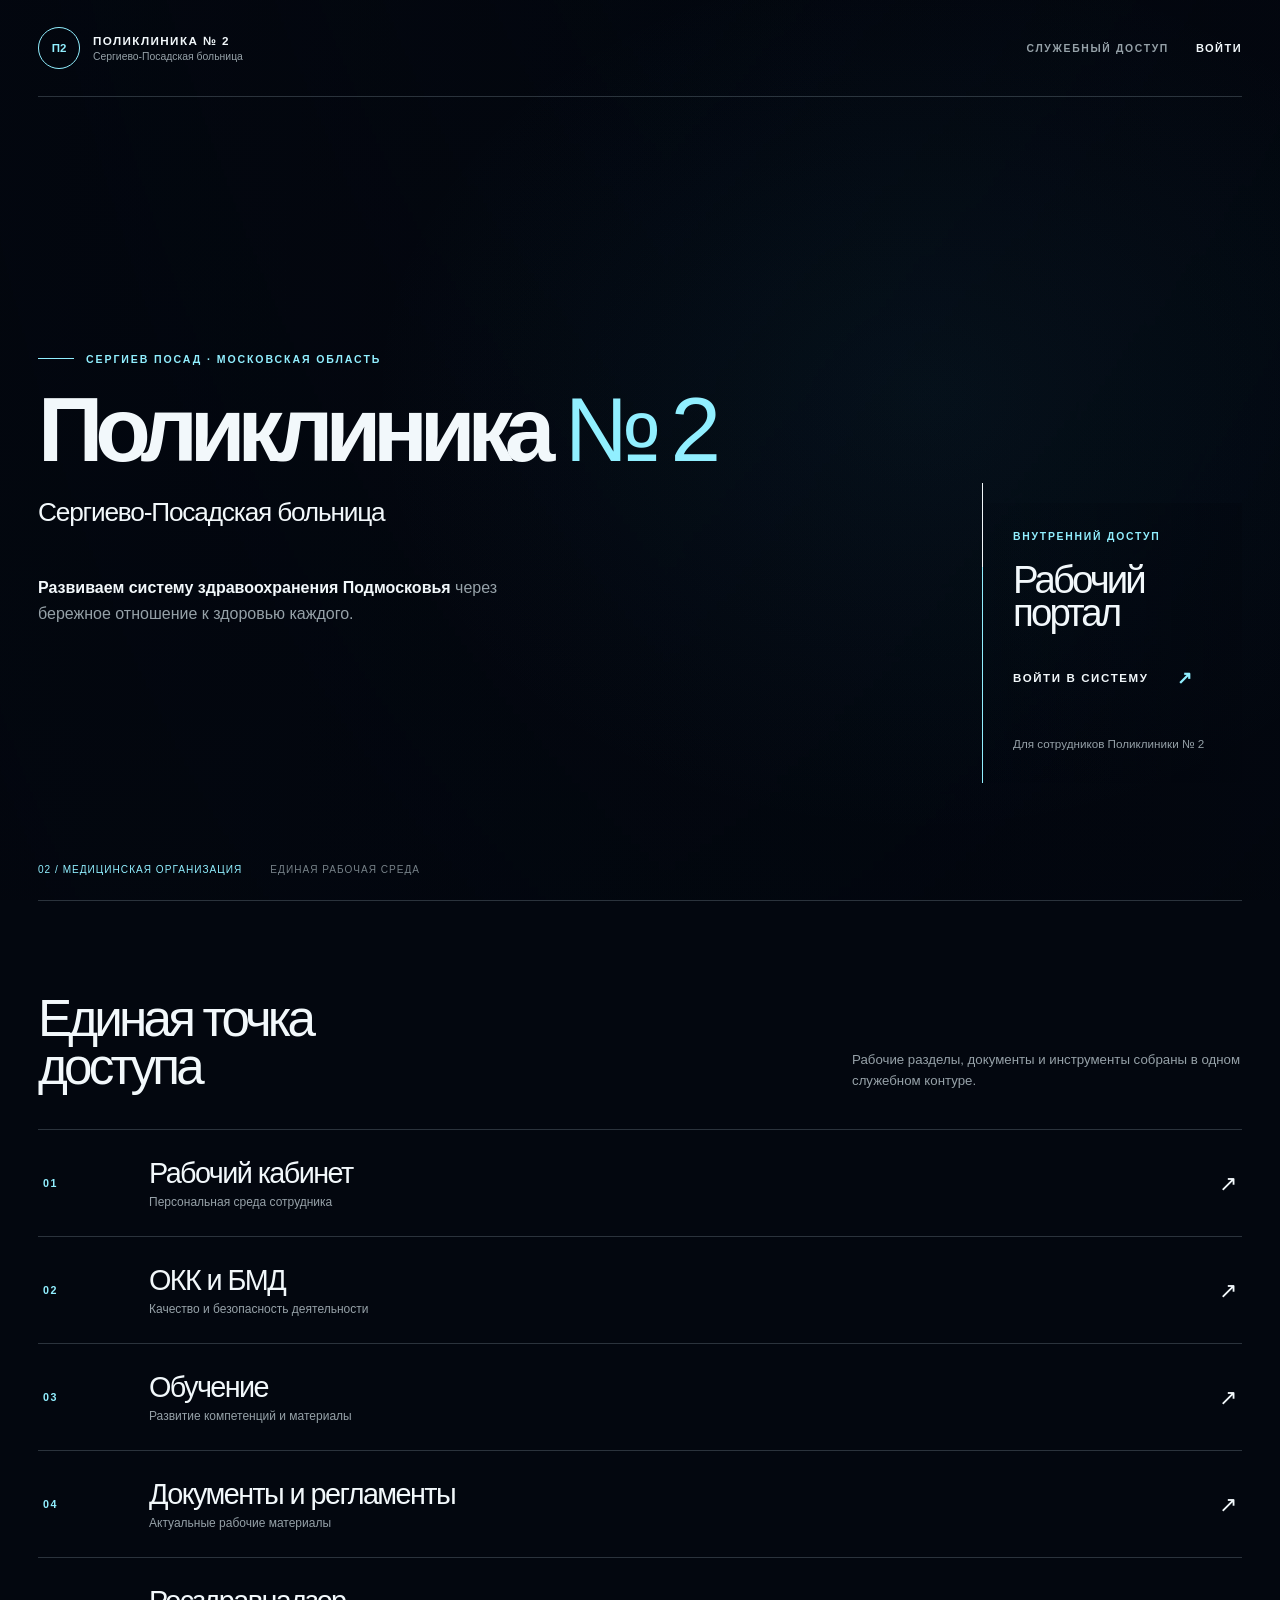
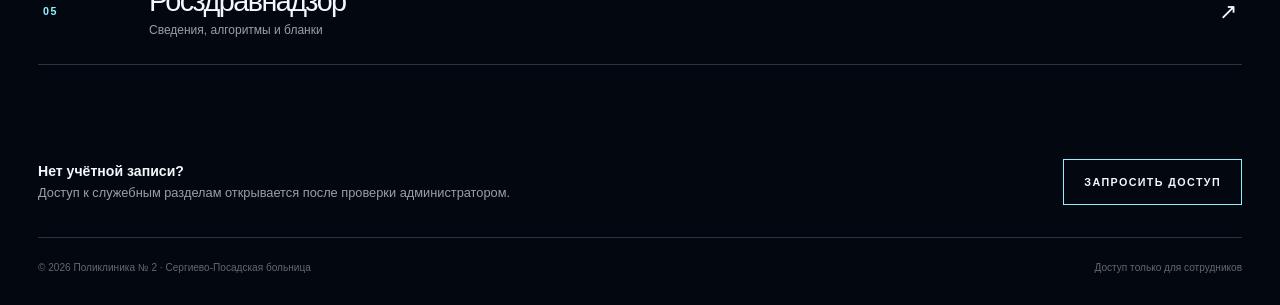
==== commit bce6d1cc: "Обновить загрузку ДНК-видео на главной" ====
--- a/index.html
+++ b/index.html
@@ -12,7 +12,7 @@
   <link rel="preconnect" href="https://fonts.googleapis.com">
   <link rel="preconnect" href="https://fonts.gstatic.com" crossorigin>
   <link href="https://fonts.googleapis.com/css2?family=Inter:wght@400;500;600;700;800&display=swap" rel="stylesheet">
-  <link rel="stylesheet" href="assets/launch-atelier.css?v=2">
+  <link rel="stylesheet" href="assets/launch-atelier.css?v=3">
 </head>
 <body>
   <div class="fallback-bg" aria-hidden="true"></div>
--- a/assets/launch-atelier.css
+++ b/assets/launch-atelier.css
@@ -7,3 +7,6 @@
 .video-bg{opacity:1;filter:saturate(1.65) contrast(1.3) brightness(1.18);mix-blend-mode:screen}
 .video-overlay{background:radial-gradient(ellipse 62% 70% at 72% 44%,rgba(40,151,190,.07),transparent 70%),linear-gradient(90deg,rgba(3,7,15,.72) 0%,rgba(3,7,15,.22) 52%,rgba(3,7,15,.56) 100%),linear-gradient(180deg,rgba(3,7,15,.18),rgba(3,7,15,.59))}
 @media(max-width:800px){.hero{grid-template-columns:1fr}.portal-door{position:relative;right:auto;bottom:auto;background:transparent}.hero h1{white-space:normal;font-size:clamp(3.15rem,12vw,6rem)}}
+
+/* ДНК-видео находится над фоном, но под интерфейсом */
+.video-bg{z-index:0}.video-overlay{z-index:1}.page{z-index:2}
